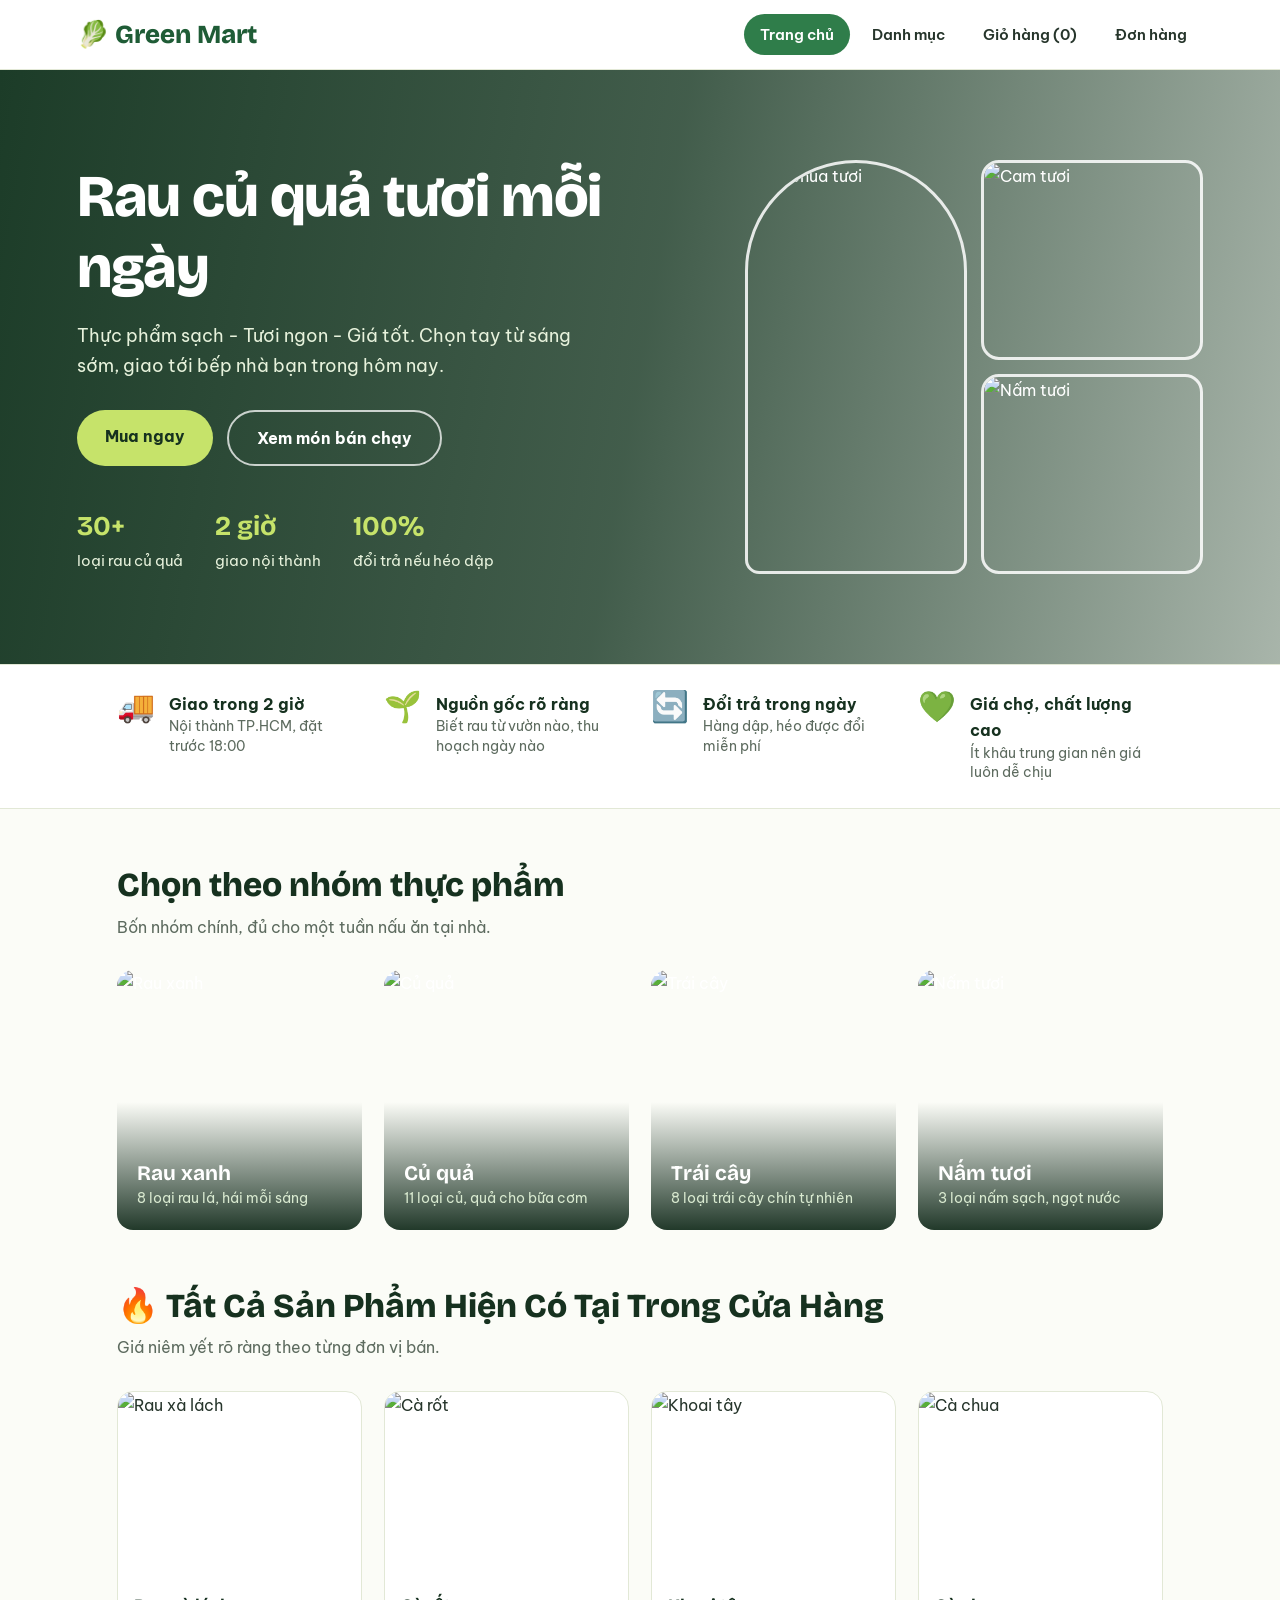
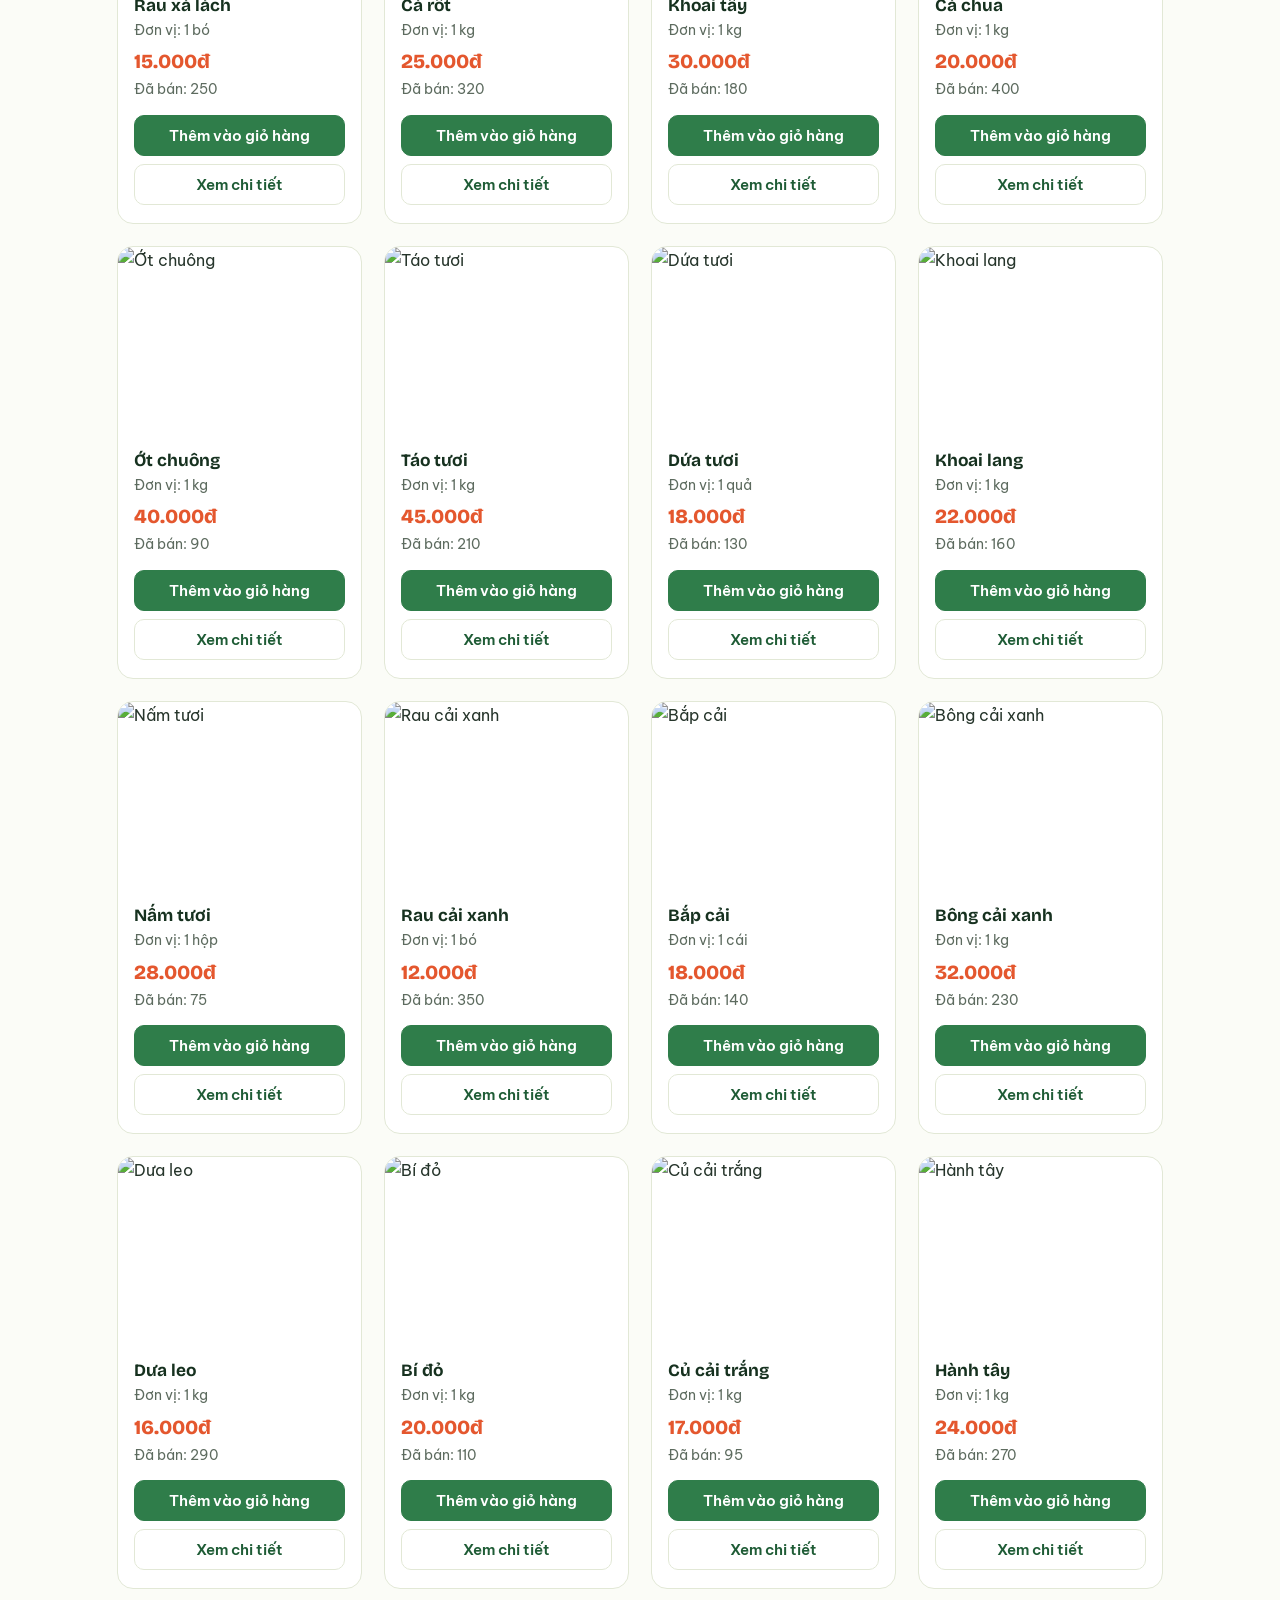
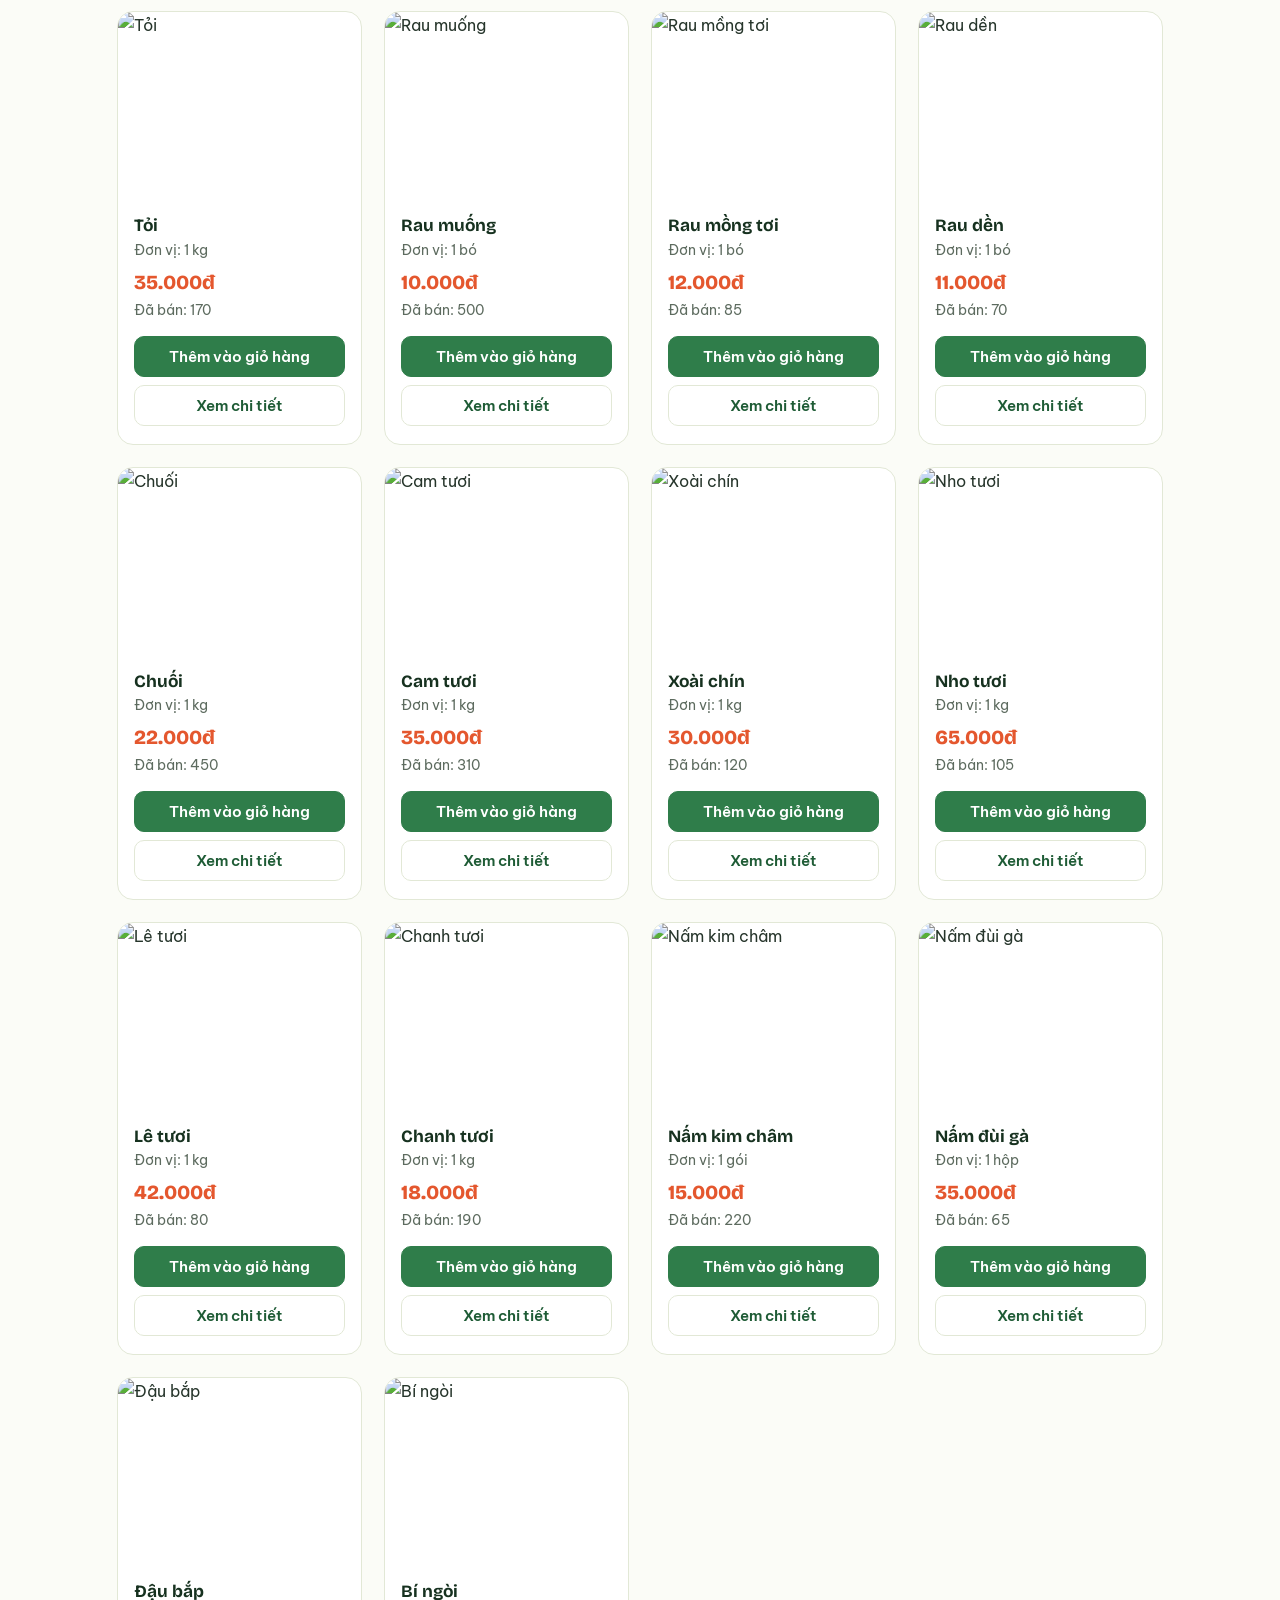
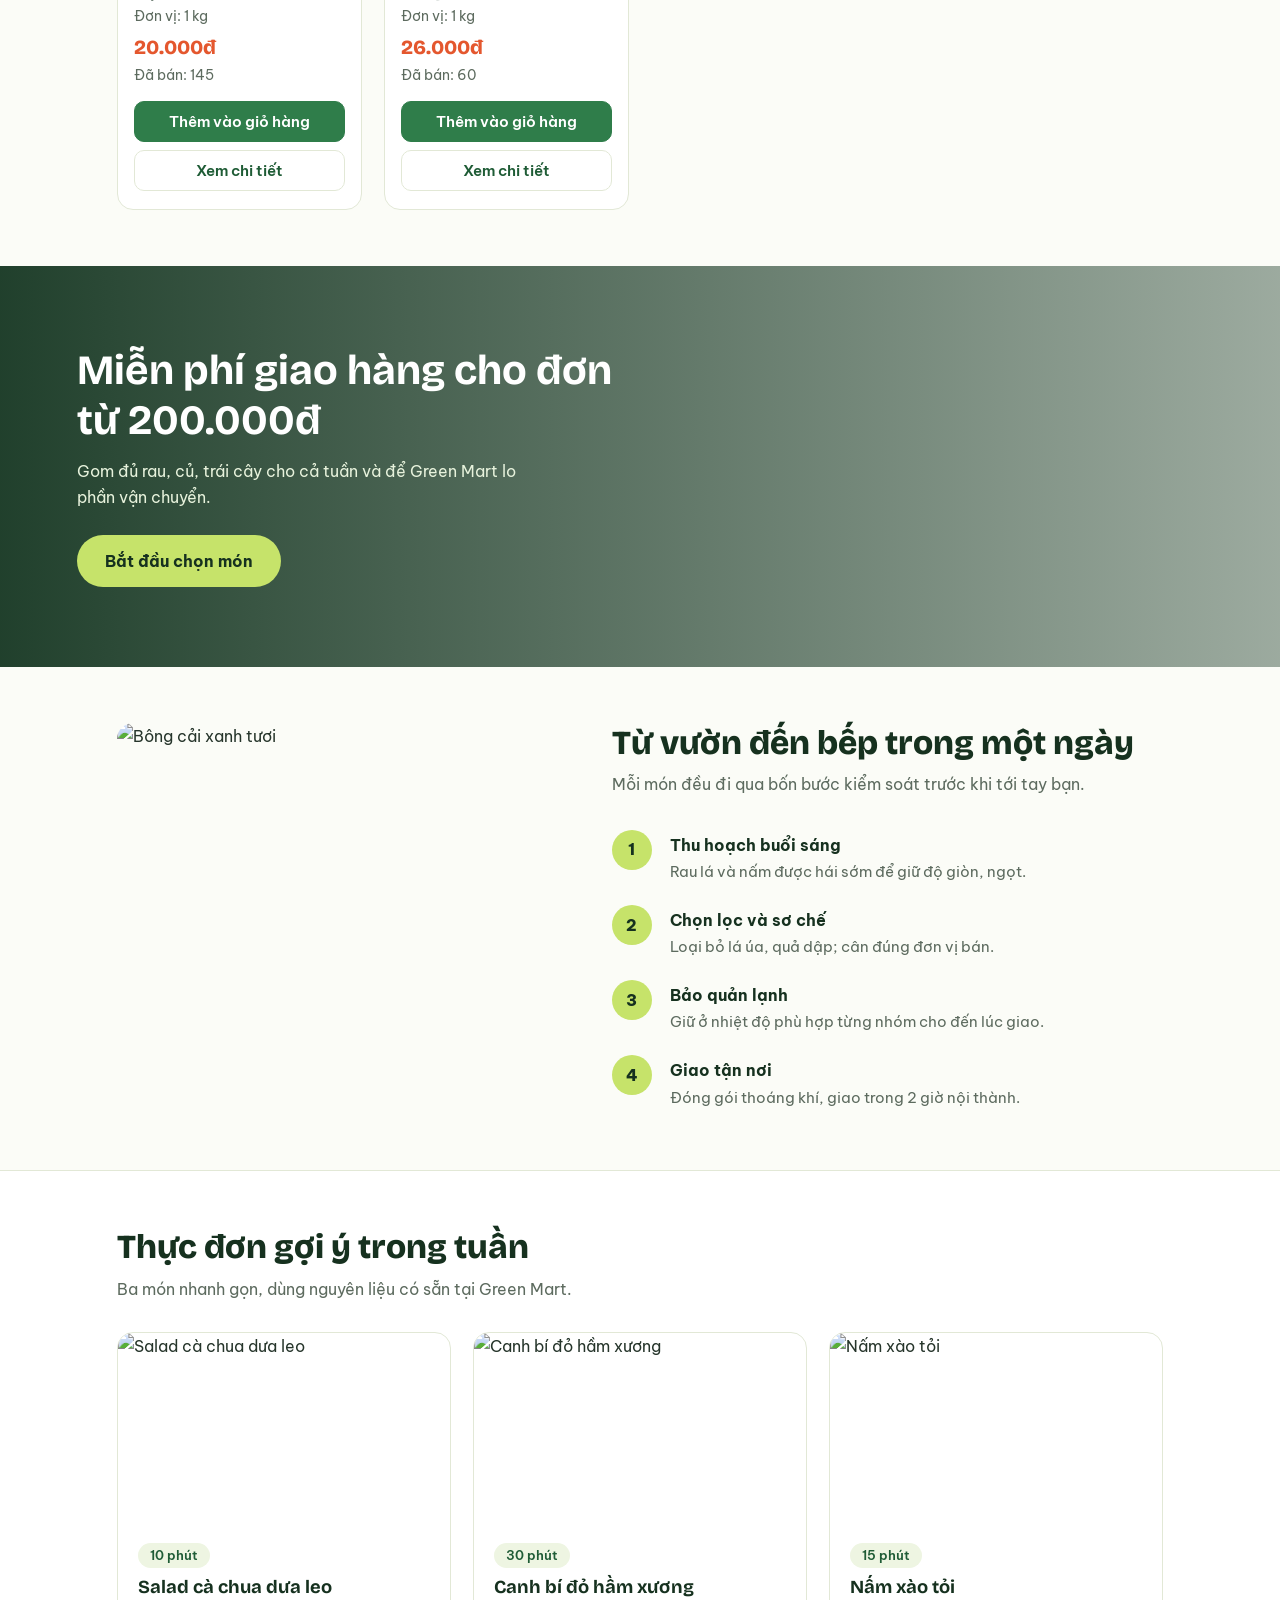
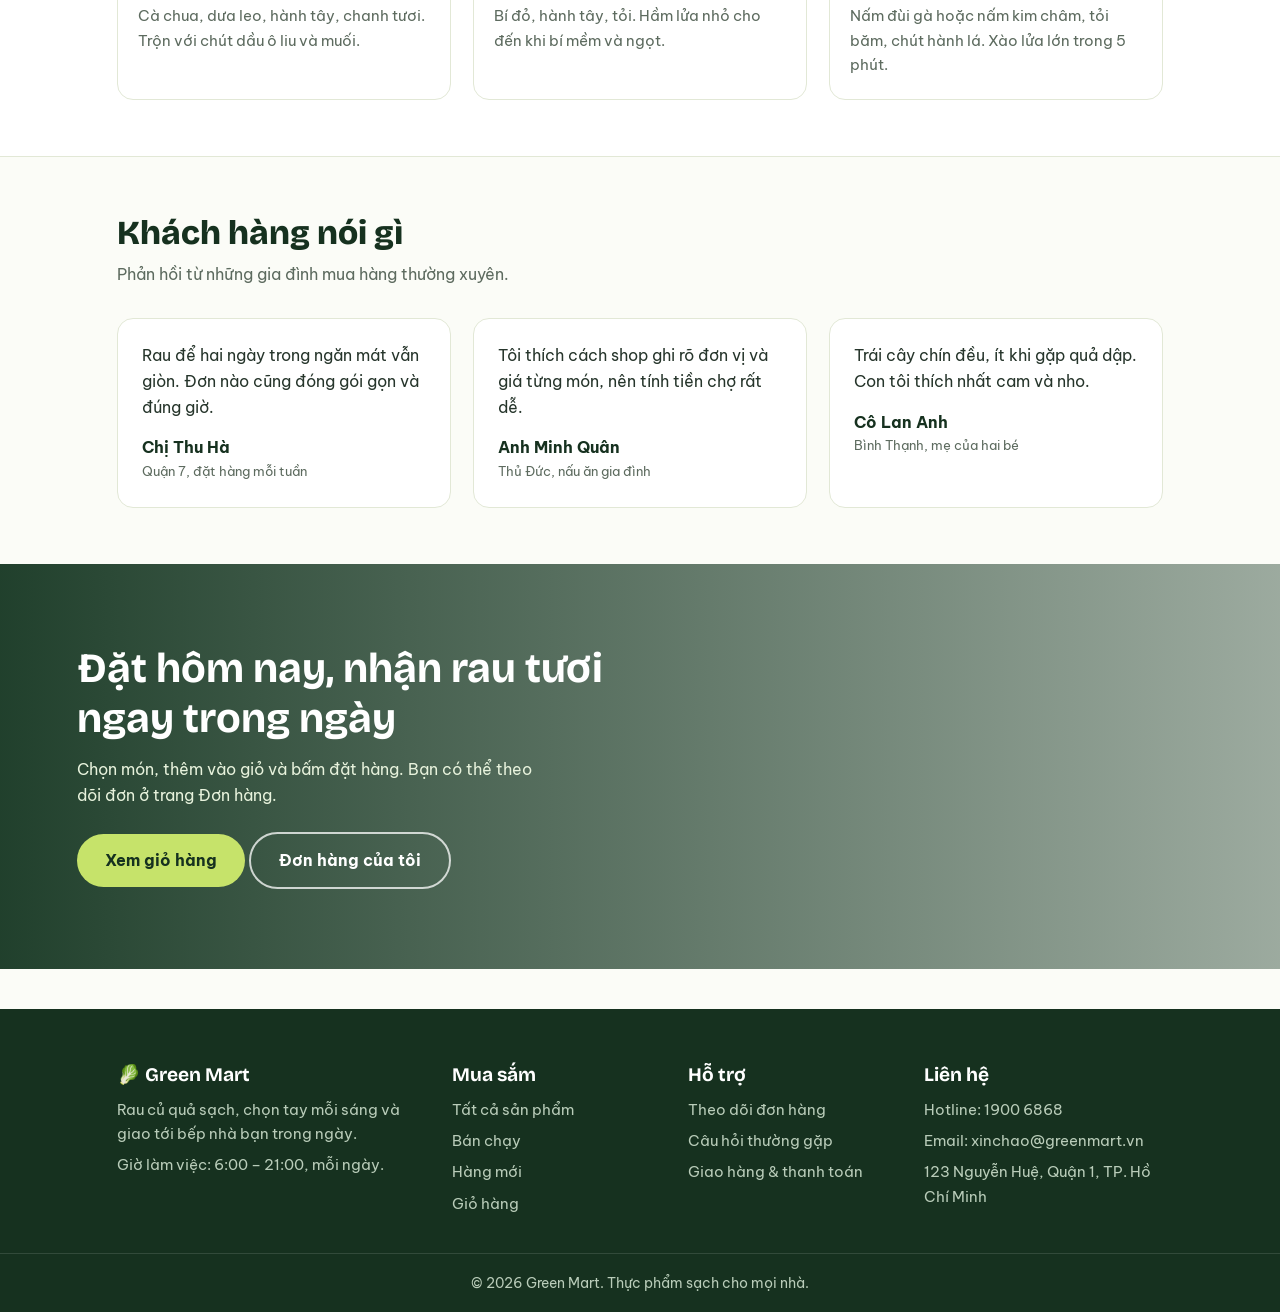
==== index.html @ 14e27297 "Them bai tap ASM2" ====
<!DOCTYPE html>
<html lang="vi">

<head>
    <meta charset="UTF-8">
    <meta name="viewport" content="width=device-width, initial-scale=1.0">
    <title>Rau củ quả sạch - Green Mart</title>
    <link rel="preconnect" href="https://fonts.googleapis.com">
    <link rel="preconnect" href="https://fonts.gstatic.com" crossorigin>
    <link
        href="https://fonts.googleapis.com/css2?family=Be+Vietnam+Pro:wght@400;500;600&family=Bricolage+Grotesque:wght@600;700;800&display=swap"
        rel="stylesheet">
    <link rel="stylesheet" href="style.css">
</head>

<body>
    <header>
        <a class="logo" href="index.html">🥬 Green Mart</a>
        <nav><a href="index.html" aria-current="page">Trang chủ</a><a href="danhmuc.html">Danh mục</a><a
                href="giohang.html">Giỏ hàng (<span id="count">0</span>)</a><a href="dathang.html">Đơn hàng</a></nav>
    </header>
    <section class="banner"
        style="--bg-img:url(https://images.unsplash.com/photo-1540420773420-3366772f4999?w=1800&q=80&auto=format&fit=crop)">
        <div class="banner-inner">
            <div>
                <h1>Rau củ quả tươi mỗi ngày</h1>
                <p>Thực phẩm sạch - Tươi ngon - Giá tốt. Chọn tay từ sáng sớm, giao tới bếp nhà bạn trong hôm nay.</p>
                <div class="actions"><a href="danhmuc.html" class="btn">Mua ngay</a><a href="danhmuc.html#banchay"
                        class="btn btn-ghost">Xem món bán chạy</a></div>
                <div class="hero-stats">
                    <div><b>30+</b>loại rau củ quả</div>
                    <div><b>2 giờ</b>giao nội thành</div>
                    <div><b>100%</b>đổi trả nếu héo dập</div>
                </div>
            </div>
            <div class="collage"><img
                    src="https://images.unsplash.com/photo-1546094096-0df4bcaaa337?w=700&q=80&auto=format&fit=crop"
                    alt="Cà chua tươi" loading="lazy"><img
                    src="https://images.unsplash.com/photo-1547514701-42782101795e?w=600&q=80&auto=format&fit=crop"
                    alt="Cam tươi" loading="lazy"><img
                    src="https://images.unsplash.com/photo-1504545102780-26774c1bb073?w=600&q=80&auto=format&fit=crop"
                    alt="Nấm tươi" loading="lazy"></div>
        </div>
    </section>
    <div class="band">
        <div class="perks">
            <div class="perk"><span>🚚</span>
                <div><b>Giao trong 2 giờ</b><small>Nội thành TP.HCM, đặt trước 18:00</small></div>
            </div>
            <div class="perk"><span>🌱</span>
                <div><b>Nguồn gốc rõ ràng</b><small>Biết rau từ vườn nào, thu hoạch ngày nào</small></div>
            </div>
            <div class="perk"><span>🔄</span>
                <div><b>Đổi trả trong ngày</b><small>Hàng dập, héo được đổi miễn phí</small></div>
            </div>
            <div class="perk"><span>💚</span>
                <div><b>Giá chợ, chất lượng cao</b><small>Ít khâu trung gian nên giá luôn dễ chịu</small></div>
            </div>
        </div>
    </div>
    <section class="container">
        <h2>Chọn theo nhóm thực phẩm</h2>
        <p class="sub">Bốn nhóm chính, đủ cho một tuần nấu ăn tại nhà.</p>
        <div class="grid g4"><a class="pcard" href="danhmuc.html"><img
                    src="https://images.unsplash.com/photo-1576045057995-568f588f82fb?w=700&q=80&auto=format&fit=crop"
                    alt="Rau xanh" loading="lazy">
                <div>
                    <h3>Rau xanh</h3>
                    <p>8 loại rau lá, hái mỗi sáng</p>
                </div>
            </a><a class="pcard" href="danhmuc.html"><img
                    src="https://images.unsplash.com/photo-1445282768818-728615cc910a?w=700&q=80&auto=format&fit=crop"
                    alt="Củ quả" loading="lazy">
                <div>
                    <h3>Củ quả</h3>
                    <p>11 loại củ, quả cho bữa cơm</p>
                </div>
            </a><a class="pcard" href="danhmuc.html"><img
                    src="https://images.unsplash.com/photo-1553279768-865429fa0078?w=700&q=80&auto=format&fit=crop"
                    alt="Trái cây" loading="lazy">
                <div>
                    <h3>Trái cây</h3>
                    <p>8 loại trái cây chín tự nhiên</p>
                </div>
            </a><a class="pcard" href="danhmuc.html"><img
                    src="https://images.unsplash.com/photo-1504545102780-26774c1bb073?w=700&q=80&auto=format&fit=crop"
                    alt="Nấm tươi" loading="lazy">
                <div>
                    <h3>Nấm tươi</h3>
                    <p>3 loại nấm sạch, ngọt nước</p>
                </div>
            </a></div>
    </section>



    <section class="container" id="sanPham" style="padding-top:0">
        <h2>🔥 Tất Cả Sản Phẩm Hiện Có Tại Trong Cửa Hàng</h2>
        <p class="sub">Giá niêm yết rõ ràng theo từng đơn vị bán.</p>
        <div class="product-list" id="list"></div>
    </section>




    
    <section class="promo"
        style="--bg-img:url(https://images.unsplash.com/photo-1576045057995-568f588f82fb?w=1600&q=80&auto=format&fit=crop)">
        <div>
            <h2>Miễn phí giao hàng cho đơn từ 200.000đ</h2>
            <p>Gom đủ rau, củ, trái cây cho cả tuần và để Green Mart lo phần vận chuyển.</p><a class="btn"
                href="danhmuc.html">Bắt đầu chọn món</a>
        </div>
    </section>
    <section class="container">
        <div class="split"><img
                src="https://images.unsplash.com/photo-1459411621453-7b03977f4bfc?w=900&q=80&auto=format&fit=crop"
                alt="Bông cải xanh tươi" loading="lazy">
            <div>
                <h2>Từ vườn đến bếp trong một ngày</h2>
                <p class="sub">Mỗi món đều đi qua bốn bước kiểm soát trước khi tới tay bạn.</p>
                <ol class="steps">
                    <li><b>Thu hoạch buổi sáng</b><span>Rau lá và nấm được hái sớm để giữ độ giòn, ngọt.</span></li>
                    <li><b>Chọn lọc và sơ chế</b><span>Loại bỏ lá úa, quả dập; cân đúng đơn vị bán.</span></li>
                    <li><b>Bảo quản lạnh</b><span>Giữ ở nhiệt độ phù hợp từng nhóm cho đến lúc giao.</span></li>
                    <li><b>Giao tận nơi</b><span>Đóng gói thoáng khí, giao trong 2 giờ nội thành.</span></li>
                </ol>
            </div>
        </div>
    </section>
    <div class="band">
        <section class="container">
            <h2>Thực đơn gợi ý trong tuần</h2>
            <p class="sub">Ba món nhanh gọn, dùng nguyên liệu có sẵn tại Green Mart.</p>
            <div class="grid g3">
                <article class="info"><img
                        src="https://images.unsplash.com/photo-1546094096-0df4bcaaa337?w=600&q=80&auto=format&fit=crop"
                        alt="Salad cà chua dưa leo" loading="lazy">
                    <div><span class=tag>10 phút</span>
                        <h3>Salad cà chua dưa leo</h3>
                        <p>Cà chua, dưa leo, hành tây, chanh tươi. Trộn với chút dầu ô liu và muối.</p>
                    </div>
                </article>
                <article class="info"><img
                        src="https://images.unsplash.com/photo-1506917728037-b6af01a7d403?w=600&q=80&auto=format&fit=crop"
                        alt="Canh bí đỏ hầm xương" loading="lazy">
                    <div><span class=tag>30 phút</span>
                        <h3>Canh bí đỏ hầm xương</h3>
                        <p>Bí đỏ, hành tây, tỏi. Hầm lửa nhỏ cho đến khi bí mềm và ngọt.</p>
                    </div>
                </article>
                <article class="info"><img
                        src="https://images.unsplash.com/photo-1504545102780-26774c1bb073?w=600&q=80&auto=format&fit=crop"
                        alt="Nấm xào tỏi" loading="lazy">
                    <div><span class=tag>15 phút</span>
                        <h3>Nấm xào tỏi</h3>
                        <p>Nấm đùi gà hoặc nấm kim châm, tỏi băm, chút hành lá. Xào lửa lớn trong 5 phút.</p>
                    </div>
                </article>
            </div>
        </section>
    </div>
    <section class="container">
        <h2>Khách hàng nói gì</h2>
        <p class="sub">Phản hồi từ những gia đình mua hàng thường xuyên.</p>
        <div class="grid g3">
            <blockquote class="quote">
                <p>Rau để hai ngày trong ngăn mát vẫn giòn. Đơn nào cũng đóng gói gọn và đúng giờ.</p><b>Chị Thu
                    Hà</b><small>Quận 7, đặt hàng mỗi tuần</small>
            </blockquote>
            <blockquote class="quote">
                <p>Tôi thích cách shop ghi rõ đơn vị và giá từng món, nên tính tiền chợ rất dễ.</p><b>Anh Minh
                    Quân</b><small>Thủ Đức, nấu ăn gia đình</small>
            </blockquote>
            <blockquote class="quote">
                <p>Trái cây chín đều, ít khi gặp quả dập. Con tôi thích nhất cam và nho.</p><b>Cô Lan Anh</b><small>Bình
                    Thạnh, mẹ của hai bé</small>
            </blockquote>
        </div>
    </section>
    <section class="promo"
        style="--bg-img:url(https://images.unsplash.com/photo-1553279768-865429fa0078?w=1600&q=80&auto=format&fit=crop)">
        <div>
            <h2>Đặt hôm nay, nhận rau tươi ngay trong ngày</h2>
            <p>Chọn món, thêm vào giỏ và bấm đặt hàng. Bạn có thể theo dõi đơn ở trang Đơn hàng.</p><a class="btn"
                href="giohang.html">Xem giỏ hàng</a> <a class="btn btn-ghost" href="dathang.html">Đơn hàng của tôi</a>
        </div>
    </section>
    <footer>
        <div class="foot">
            <div>
                <h3>🥬 Green Mart</h3>
                <p>Rau củ quả sạch, chọn tay mỗi sáng và giao tới bếp nhà bạn trong ngày.</p>
                <p>Giờ làm việc: 6:00 – 21:00, mỗi ngày.</p>
            </div>
            <div>
                <h3>Mua sắm</h3><a href="danhmuc.html">Tất cả sản phẩm</a><a href="danhmuc.html#banchay">Bán chạy</a><a
                    href="danhmuc.html#sanPhamMoi">Hàng mới</a><a href="giohang.html">Giỏ hàng</a>
            </div>
            <div>
                <h3>Hỗ trợ</h3><a href="dathang.html">Theo dõi đơn hàng</a><a href="dathang.html#hoidap">Câu hỏi thường
                    gặp</a><a href="giohang.html#giaohang">Giao hàng &amp; thanh toán</a>
            </div>
            <div>
                <h3>Liên hệ</h3>
                <p>Hotline: 1900 6868</p>
                <p>Email: xinchao@greenmart.vn</p>
                <p>123 Nguyễn Huệ, Quận 1, TP. Hồ Chí Minh</p>
            </div>
        </div>
        <div class="copy">© 2026 Green Mart. Thực phẩm sạch cho mọi nhà.</div>
    </footer>
    <script type="module" src="js/main.js"></script>
</body>

</html>
---- style.css ----
/* ===== Green Mart — style.css ===== */
:root{--ink:#16311f;--leaf:#2f7d4a;--leaf-d:#1f5c36;--lime:#c6e36a;--tomato:#e4572e;--mango:#f4b63f;--bg:#fbfcf7;--line:#e2e8d6;--muted:#5d6b5f;--r:16px}
*{margin:0;padding:0;box-sizing:border-box}
html{scroll-behavior:smooth}
body{font-family:"Be Vietnam Pro",system-ui,-apple-system,"Segoe UI",Arial,sans-serif;background:var(--bg);color:#26352b;line-height:1.65}
h1,h2,h3,.logo{font-family:"Bricolage Grotesque","Be Vietnam Pro",system-ui,sans-serif;color:var(--ink);line-height:1.2}
a{text-decoration:none;color:inherit}
img{max-width:100%;display:block}
button,input,select{font-family:inherit}
:focus-visible{outline:3px solid var(--mango);outline-offset:2px}
[id]{scroll-margin-top:90px}

/* HEADER */
header{position:sticky;top:0;z-index:50;background:rgba(255,255,255,.96);backdrop-filter:blur(8px);border-bottom:1px solid var(--line);padding:14px 6%;display:flex;justify-content:space-between;align-items:center;flex-wrap:wrap;gap:12px}
.logo{font-size:26px;font-weight:800;color:var(--leaf-d)}
nav{display:flex;gap:6px;flex-wrap:wrap}
nav a{padding:8px 16px;border-radius:999px;font-weight:600;font-size:.95rem;transition:background .2s}
nav a:hover{background:#eef5e2}
nav a[aria-current]{background:var(--leaf);color:#fff}

/* BUTTONS */
.btn{display:inline-block;padding:13px 28px;border-radius:999px;background:var(--lime);color:var(--ink);font-weight:700;transition:transform .2s}
.btn:hover{transform:translateY(-2px)}
.btn-ghost{background:transparent;border:2px solid rgba(255,255,255,.75);color:#fff}
.btn-dark{background:var(--leaf-d);color:#fff}

/* HERO + PAGE BANNER */
.banner{position:relative;color:#fff;padding:90px 6%;background:linear-gradient(100deg,rgba(14,48,27,.94) 0%,rgba(14,48,27,.78) 50%,rgba(14,48,27,.35) 100%),var(--bg-img) center/cover}
.banner-inner{max-width:1200px;margin:auto;display:grid;grid-template-columns:1.15fr .85fr;gap:48px;align-items:center}
.banner h1{color:#fff;font-size:clamp(2.2rem,5vw,3.7rem);font-weight:800;letter-spacing:-.02em;margin-bottom:18px}
.banner p{font-size:1.15rem;max-width:520px;margin-bottom:28px;color:#e7f2dc}
.banner .actions{display:flex;gap:14px;flex-wrap:wrap}
.hero-stats{display:flex;gap:32px;margin-top:38px;color:#e7f2dc;font-size:.92rem}
.hero-stats b{display:block;font-family:"Bricolage Grotesque",sans-serif;font-size:1.7rem;color:var(--lime)}
.collage{display:grid;grid-template-columns:1fr 1fr;grid-template-rows:200px 200px;gap:14px}
.collage img{width:100%;height:100%;object-fit:cover;border-radius:18px;border:3px solid rgba(255,255,255,.85)}
.collage img:first-child{grid-row:span 2;border-radius:140px 140px 18px 18px}
.page-banner{color:#fff;padding:64px 6%;background:linear-gradient(95deg,rgba(14,48,27,.92),rgba(14,48,27,.55)),var(--bg-img) center/cover}
.page-banner>div{max-width:1200px;margin:auto}
.page-banner h1{color:#fff;font-size:clamp(1.9rem,4vw,2.9rem);font-weight:800;margin-bottom:8px}
.page-banner p{max-width:560px;color:#e7f2dc;font-size:1.05rem}

/* LAYOUT */
.container{max-width:1200px;margin:auto;padding:56px 6%}
.band{background:#fff;border-block:1px solid var(--line)}
.band-green{background:var(--leaf-d);color:#e7f2dc}
.band-green h2,.band-green h3{color:#fff}
.container h2,.product-section h2{font-size:clamp(1.5rem,3vw,2.1rem);font-weight:800;margin-bottom:8px}
.sub{color:var(--muted);max-width:620px;margin-bottom:30px}
.band-green .sub{color:#cfe3c0}
.product-section{margin-top:56px}
.grid{display:grid;gap:22px}
.g2{grid-template-columns:repeat(2,1fr)}.g3{grid-template-columns:repeat(3,1fr)}.g4{grid-template-columns:repeat(4,1fr)}

/* PERKS */
.perks{max-width:1200px;margin:auto;padding:26px 6%;display:grid;grid-template-columns:repeat(4,1fr);gap:22px}
.perk{display:flex;gap:14px;align-items:flex-start}
.perk span{font-size:1.9rem;line-height:1}
.perk b{display:block;color:var(--ink)}
.perk small{color:var(--muted);font-size:.86rem;line-height:1.4;display:block}

/* PHOTO CARDS */
.pcard{position:relative;border-radius:var(--r);overflow:hidden;min-height:260px;display:flex;align-items:flex-end;color:#fff}
.pcard img{position:absolute;inset:0;width:100%;height:100%;object-fit:cover;transition:transform .5s}
.pcard:hover img{transform:scale(1.06)}
.pcard div{position:relative;width:100%;padding:60px 20px 20px;background:linear-gradient(transparent,rgba(10,36,20,.9))}
.pcard h3{color:#fff;font-size:1.3rem}
.pcard p{font-size:.88rem;color:#d9ead0}
.info{background:#fff;border:1px solid var(--line);border-radius:var(--r);overflow:hidden}
.info img{width:100%;height:190px;object-fit:cover}
.info div{padding:18px 20px 22px}
.info h3{font-size:1.15rem;margin-bottom:6px}
.info p,.info li{font-size:.92rem;color:var(--muted)}
.info ul{margin:8px 0 0 18px}
.info .tag{display:inline-block;background:#eef5e2;color:var(--leaf-d);font-size:.8rem;font-weight:600;padding:2px 12px;border-radius:999px;margin-bottom:8px}

/* PROMO */
.promo{position:relative;color:#fff;padding:80px 6%;background:linear-gradient(90deg,rgba(14,48,27,.92),rgba(14,48,27,.4)),var(--bg-img) center/cover}
.promo>div{max-width:1200px;margin:auto}
.promo h2{color:#fff;font-size:clamp(1.7rem,3.5vw,2.6rem);max-width:560px;margin-bottom:12px}
.promo p{max-width:480px;margin-bottom:24px;color:#e7f2dc}

/* STEPS */
.split{display:grid;grid-template-columns:.9fr 1.1fr;gap:44px;align-items:center}
.split>img{width:100%;height:100%;min-height:380px;max-height:520px;object-fit:cover;border-radius:var(--r)}
.steps{list-style:none;counter-reset:s;display:grid;gap:14px}
.steps li{counter-increment:s;position:relative;padding:4px 0 4px 58px}
.steps li::before{content:counter(s);position:absolute;left:0;top:2px;width:40px;height:40px;border-radius:50%;background:var(--lime);color:var(--ink);display:grid;place-items:center;font-weight:800}
.steps b{display:block;color:var(--ink)}
.steps span{color:var(--muted);font-size:.94rem}
.stat-flow{display:grid;grid-template-columns:repeat(4,1fr);gap:16px}
.stat-flow div{background:#fff;border:1px solid var(--line);border-top:4px solid var(--leaf);border-radius:12px;padding:18px}
.stat-flow div:nth-child(2){border-top-color:var(--mango)}.stat-flow div:nth-child(3){border-top-color:var(--tomato)}.stat-flow div:nth-child(4){border-top-color:var(--ink)}
.stat-flow b{display:block;color:var(--ink)}.stat-flow span{font-size:.88rem;color:var(--muted)}

/* QUOTES */
.quote{background:#fff;border:1px solid var(--line);border-radius:var(--r);padding:24px}
.quote p{font-size:.98rem;margin-bottom:14px}
.quote b{color:var(--ink)}.quote small{display:block;color:var(--muted)}

/* FILTERS */
.category-list{display:flex;flex-wrap:wrap;gap:10px;margin-bottom:18px}
.category-list a{padding:9px 20px;border:1.5px solid var(--leaf);border-radius:999px;font-weight:600;color:var(--leaf-d);transition:.2s}
.category-list a:hover{background:var(--leaf);color:#fff}
.sort-box{display:flex;align-items:center;gap:12px;margin-bottom:26px;flex-wrap:wrap}
.sort-box select{padding:9px 14px;border:1.5px solid var(--line);border-radius:10px;background:#fff;font-size:.95rem}

/* PRODUCT CARD (JS) */
.product-list{display:grid;grid-template-columns:repeat(auto-fill,minmax(230px,1fr));gap:22px}
.product{background:#fff;border:1px solid var(--line);border-radius:var(--r);overflow:hidden;display:flex;flex-direction:column;padding-bottom:18px;transition:box-shadow .25s,transform .25s}
.product:hover{box-shadow:0 14px 30px rgba(22,49,31,.13);transform:translateY(-4px)}
.product img{width:100%;height:190px;object-fit:cover}
.product h3{font-size:1.08rem;margin:14px 16px 2px}
.product p{margin:0 16px;font-size:.86rem;color:var(--muted)}
.price{color:var(--tomato)!important;font-weight:800;font-size:1.25rem!important;font-family:"Bricolage Grotesque",sans-serif;margin-top:4px!important}
.product button{margin:8px 16px 0;padding:10px;border-radius:10px;font-weight:600;font-size:.92rem;cursor:pointer;transition:.2s}
.product button:first-of-type{background:var(--leaf);color:#fff;border:1.5px solid var(--leaf);margin-top:14px}
.product button:first-of-type:hover{background:var(--leaf-d)}
.product button:last-of-type{background:#fff;color:var(--leaf-d);border:1.5px solid var(--line)}
.product button:last-of-type:hover{border-color:var(--leaf)}

/* DETAIL (JS) */
.chi-tiet{display:grid;grid-template-columns:1fr 1fr;gap:40px;background:#fff;border:1px solid var(--line);border-radius:20px;padding:28px}
.chi-tiet>img{width:100%;height:100%;min-height:340px;max-height:460px;object-fit:cover;border-radius:14px}
.thong-tin h2{font-size:2.2rem;margin-bottom:10px}
.thong-tin p{color:var(--muted);margin-bottom:6px}
.thong-tin .price{font-size:2rem!important;margin:10px 0 14px!important}
.thong-tin button{margin:16px 10px 0 0;padding:13px 26px;border-radius:999px;font-weight:700;cursor:pointer;border:2px solid var(--leaf);background:var(--leaf);color:#fff}
.thong-tin button+button{background:#fff;color:var(--leaf-d)}

/* CART (JS) */
.cart-layout{display:grid;grid-template-columns:1fr 340px;gap:30px;align-items:start}
.cart-box{display:grid;gap:14px}
.cart-box:empty::before{content:"Giỏ hàng đang trống. Hãy chọn vài món tươi ngon từ trang Danh mục.";display:block;padding:40px;text-align:center;background:#fff;border:2px dashed var(--line);border-radius:var(--r);color:var(--muted)}
.cart-box .product{display:grid;grid-template-columns:110px 1fr;column-gap:18px;padding:16px}
.cart-box .product:hover{transform:none}
.cart-box .product img{grid-row:1/span 7;width:110px;height:110px;border-radius:12px}
.cart-box .product>*:not(img){grid-column:2;margin-left:0;margin-right:0}
.cart-box .product h3{margin-top:0}
.cart-box .product p button{display:inline-grid;place-items:center;width:30px;height:30px;margin:0 6px;padding:0;border-radius:50%;background:var(--bg);color:var(--ink);border:1.5px solid var(--line)}
.cart-box .product>button{justify-self:start;background:none;color:var(--tomato);border:none;padding:6px 0;margin-top:4px;text-decoration:underline}
.summary{position:sticky;top:90px;background:#fff;border:1px solid var(--line);border-radius:var(--r);padding:24px}
.summary h3{margin-bottom:12px}
.summary p{display:flex;justify-content:space-between;align-items:baseline;border-top:1px solid var(--line);padding:12px 0;font-weight:600}
#tongtien{font-family:"Bricolage Grotesque",sans-serif;font-size:1.6rem;font-weight:800;color:var(--tomato)}
.tieptuc{width:100%;padding:14px;margin:8px 0 14px;border:none;border-radius:999px;background:var(--tomato);color:#fff;font-weight:700;font-size:1rem;cursor:pointer}
.tieptuc:hover{background:#c9441f}
.summary ul{list-style:none;font-size:.88rem;color:var(--muted);display:grid;gap:6px}

/* ORDERS (JS) */
.don-hang-rieng{background:#fff;border:1px solid var(--line);border-left:6px solid var(--leaf);border-radius:var(--r);padding:22px;margin-bottom:18px}
.don-hang-rieng h3{margin-bottom:8px}
.don-hang-rieng p{color:var(--muted);font-size:.94rem}
.tong-tien{color:var(--tomato)!important;margin:12px 0}
.nut-xem-chi-tiet{padding:9px 18px;border-radius:999px;border:1.5px solid var(--leaf);background:#fff;color:var(--leaf-d);font-weight:600;cursor:pointer}
.chi-tiet-san-pham{margin-top:14px;display:grid;gap:10px}
.san-pham-dat{background:var(--bg);border-radius:10px;padding:12px 16px}
.san-pham-dat p{font-size:.9rem}
#lichSuDonHang>p{padding:40px;text-align:center;background:#fff;border:2px dashed var(--line);border-radius:var(--r);color:var(--muted)}

/* FAQ */
details{background:#fff;border:1px solid var(--line);border-radius:12px;padding:16px 20px;margin-bottom:10px}
summary{cursor:pointer;font-weight:600;color:var(--ink)}
details p{margin-top:10px;color:var(--muted);font-size:.95rem}
.contact{background:var(--leaf-d);color:#e7f2dc;border-radius:var(--r);padding:28px}
.contact h3{color:#fff;margin-bottom:8px}
.contact b{color:var(--lime);font-size:1.5rem;display:block;margin:8px 0}

/* FOOTER */
footer{background:var(--ink);color:#b9ccb9;margin-top:40px}
.foot{max-width:1200px;margin:auto;padding:54px 6% 30px;display:grid;grid-template-columns:1.5fr 1fr 1fr 1.2fr;gap:36px}
footer h3{color:#fff;font-size:1.2rem;margin-bottom:12px}
footer p,footer a{display:block;font-size:.92rem;margin-bottom:7px}
footer a:hover{color:var(--lime)}
.copy{border-top:1px solid rgba(255,255,255,.12);text-align:center;padding:18px;font-size:.85rem}

/* RESPONSIVE */
@media(max-width:900px){
 .banner-inner,.split,.chi-tiet,.cart-layout{grid-template-columns:1fr}
 .collage{display:none}
 .g3,.g4,.perks,.stat-flow{grid-template-columns:repeat(2,1fr)}
 .foot{grid-template-columns:1fr 1fr}
 .summary{position:static}
}
@media(max-width:560px){
 .g2,.g3,.g4,.perks,.stat-flow,.foot{grid-template-columns:1fr}
 .banner{padding:60px 6%}.hero-stats{gap:20px}
 .product-list{grid-template-columns:repeat(2,1fr);gap:12px}
 .product img{height:130px}.product button{margin-inline:10px;font-size:.82rem}.product h3,.product p{margin-inline:10px}
 .cart-box .product{grid-template-columns:80px 1fr}.cart-box .product img{width:80px;height:80px}
}
@media(prefers-reduced-motion:reduce){*{transition:none!important;scroll-behavior:auto!important}}
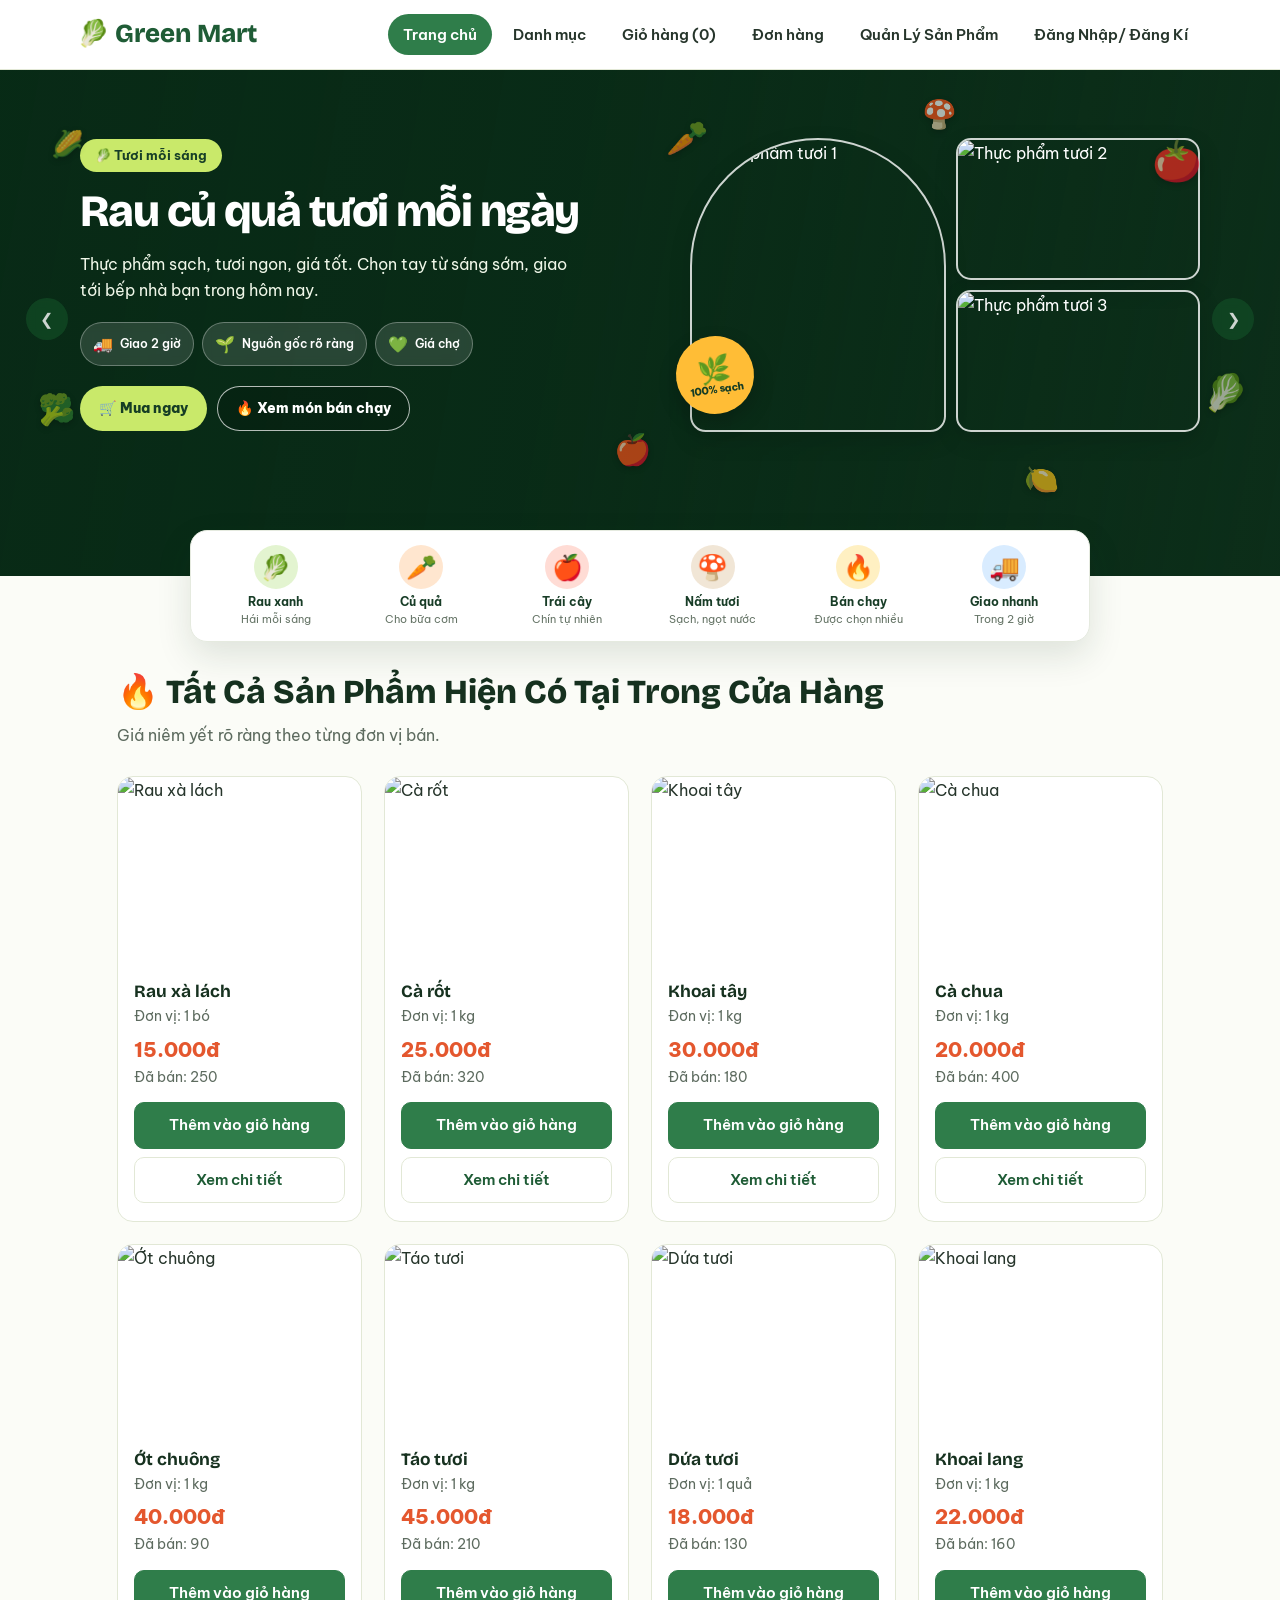
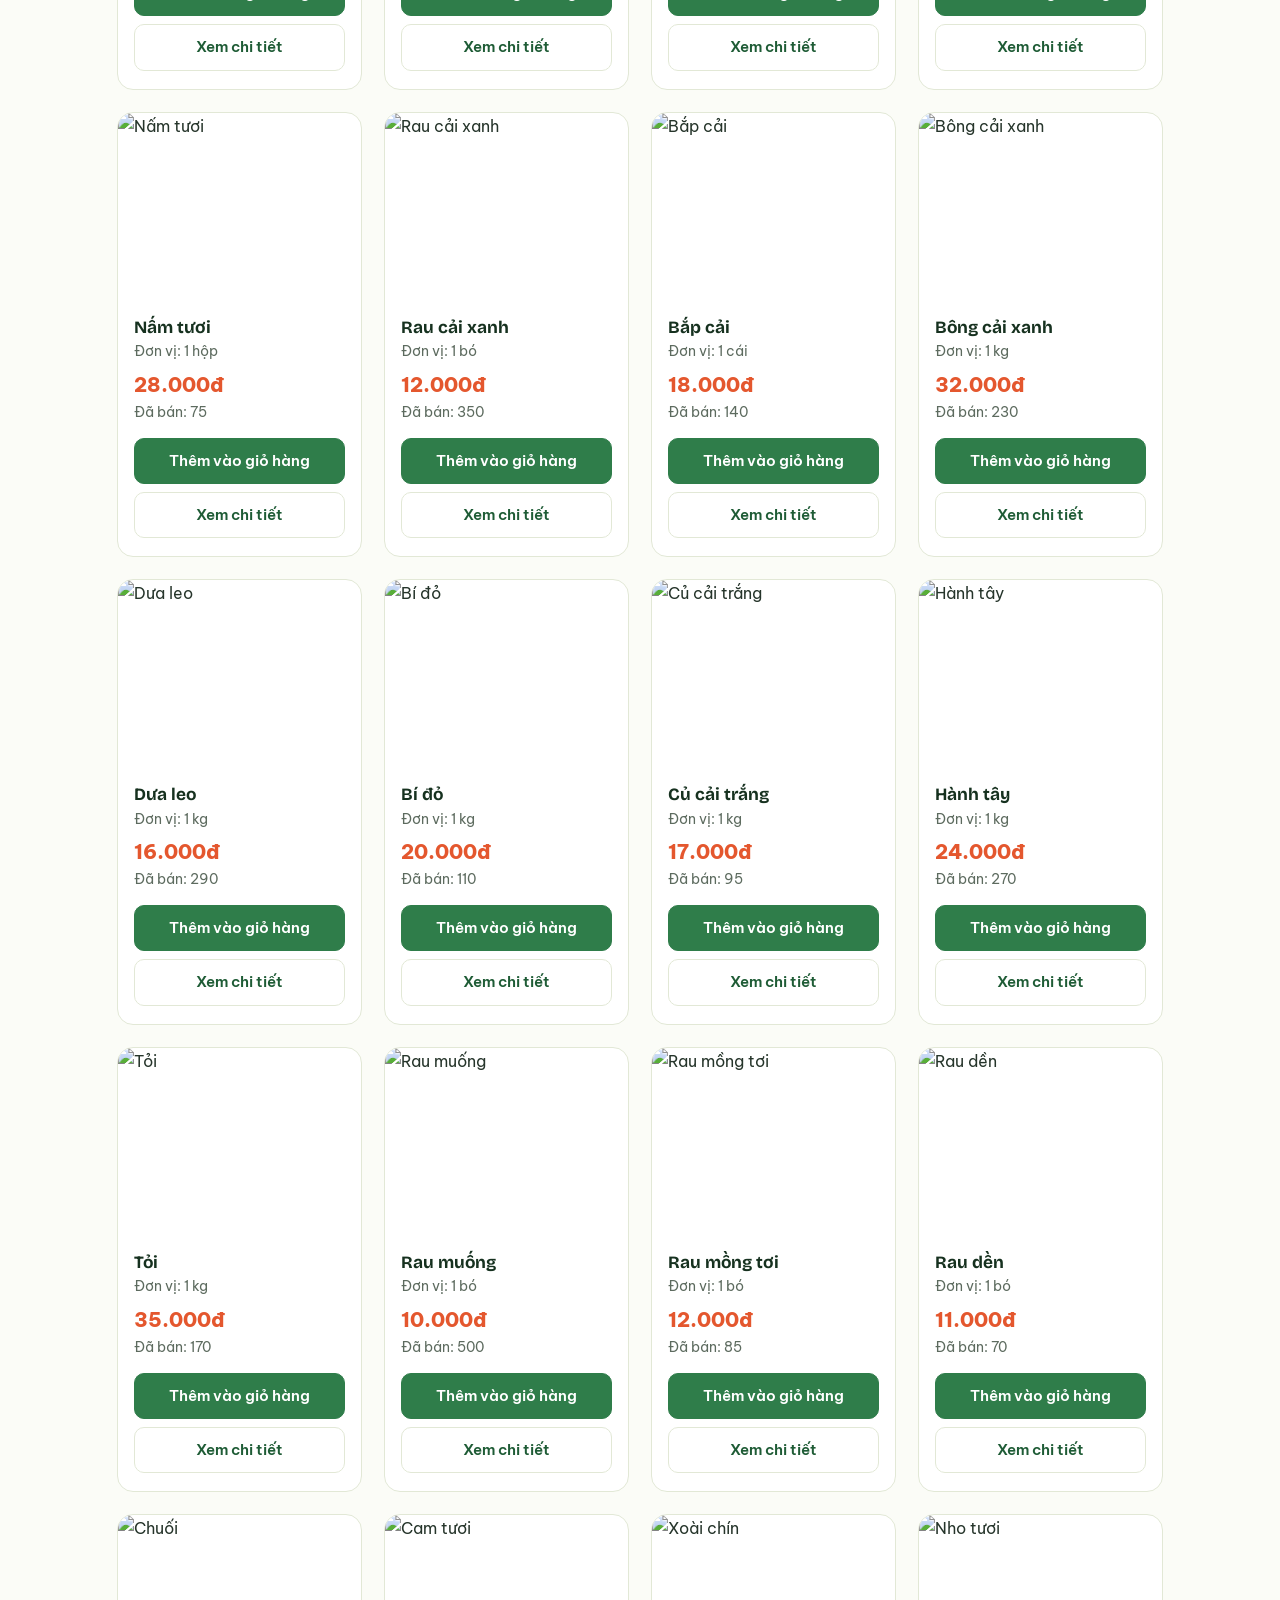
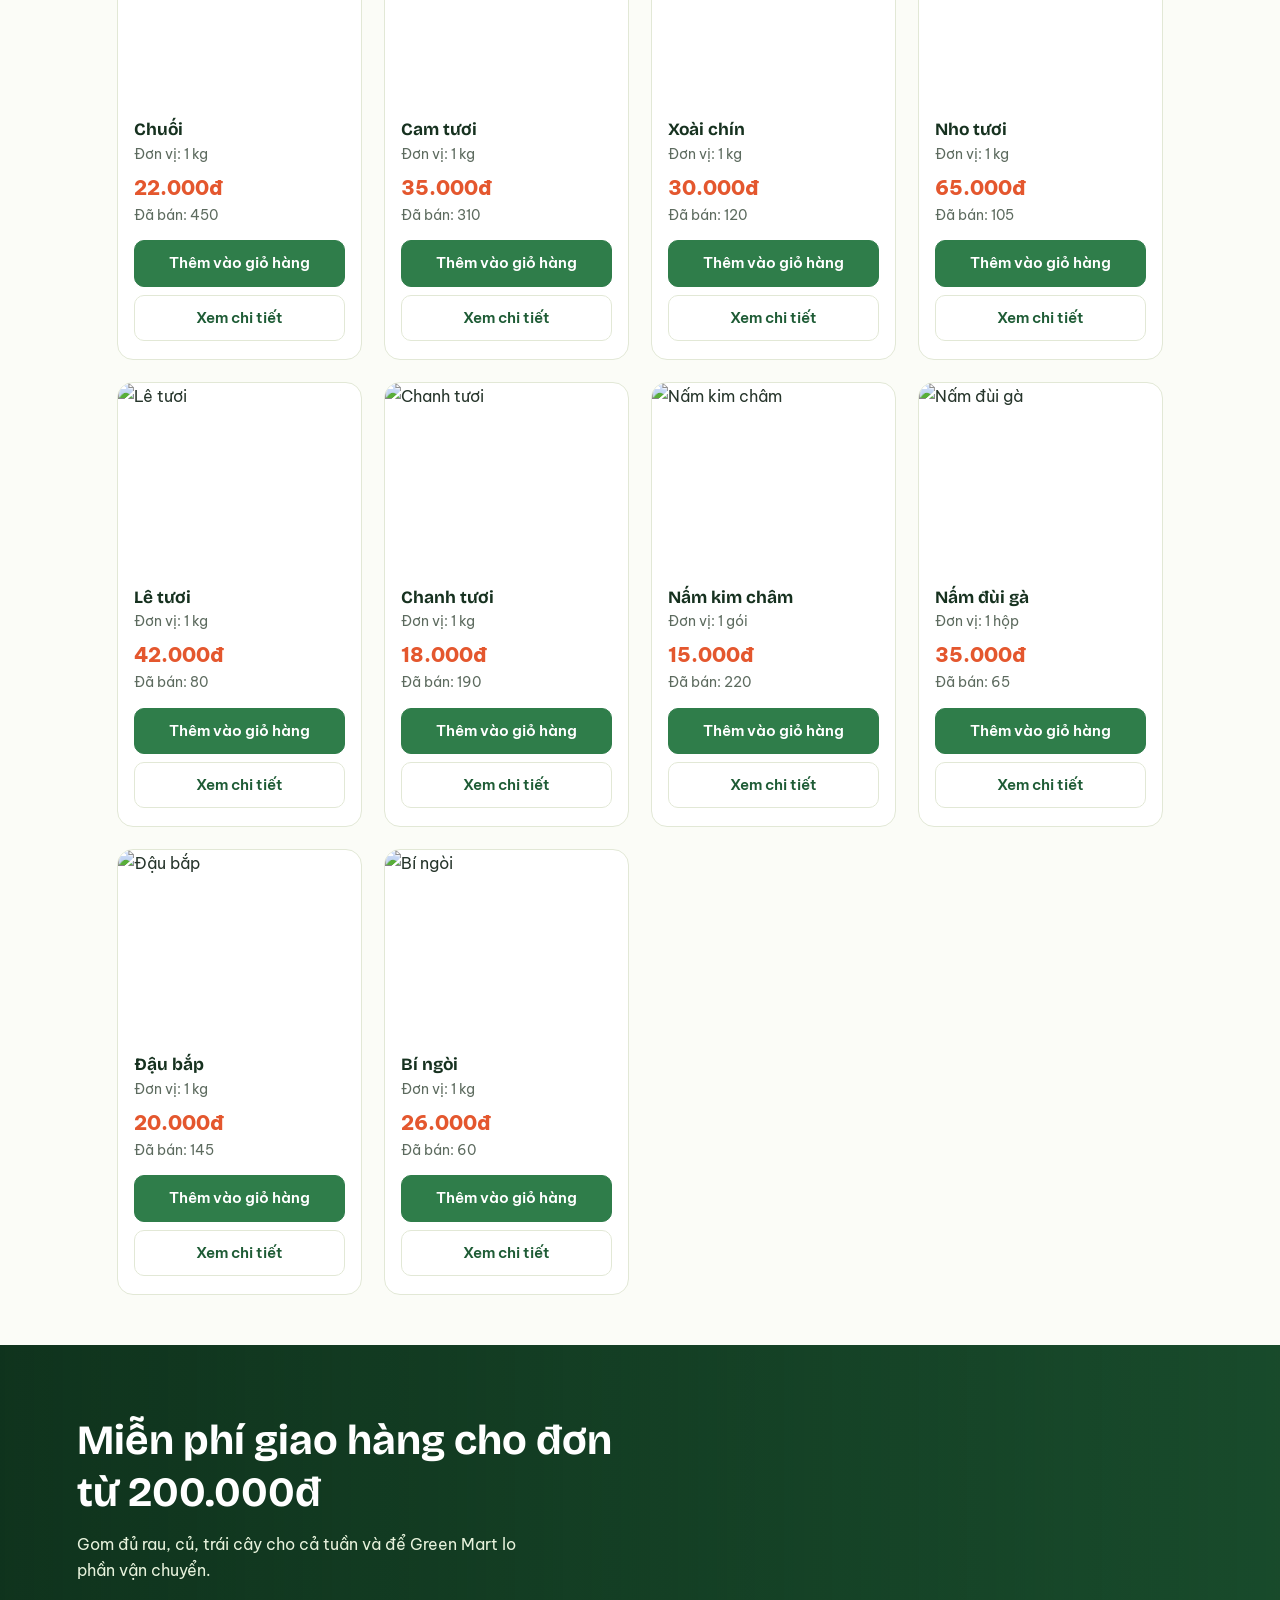
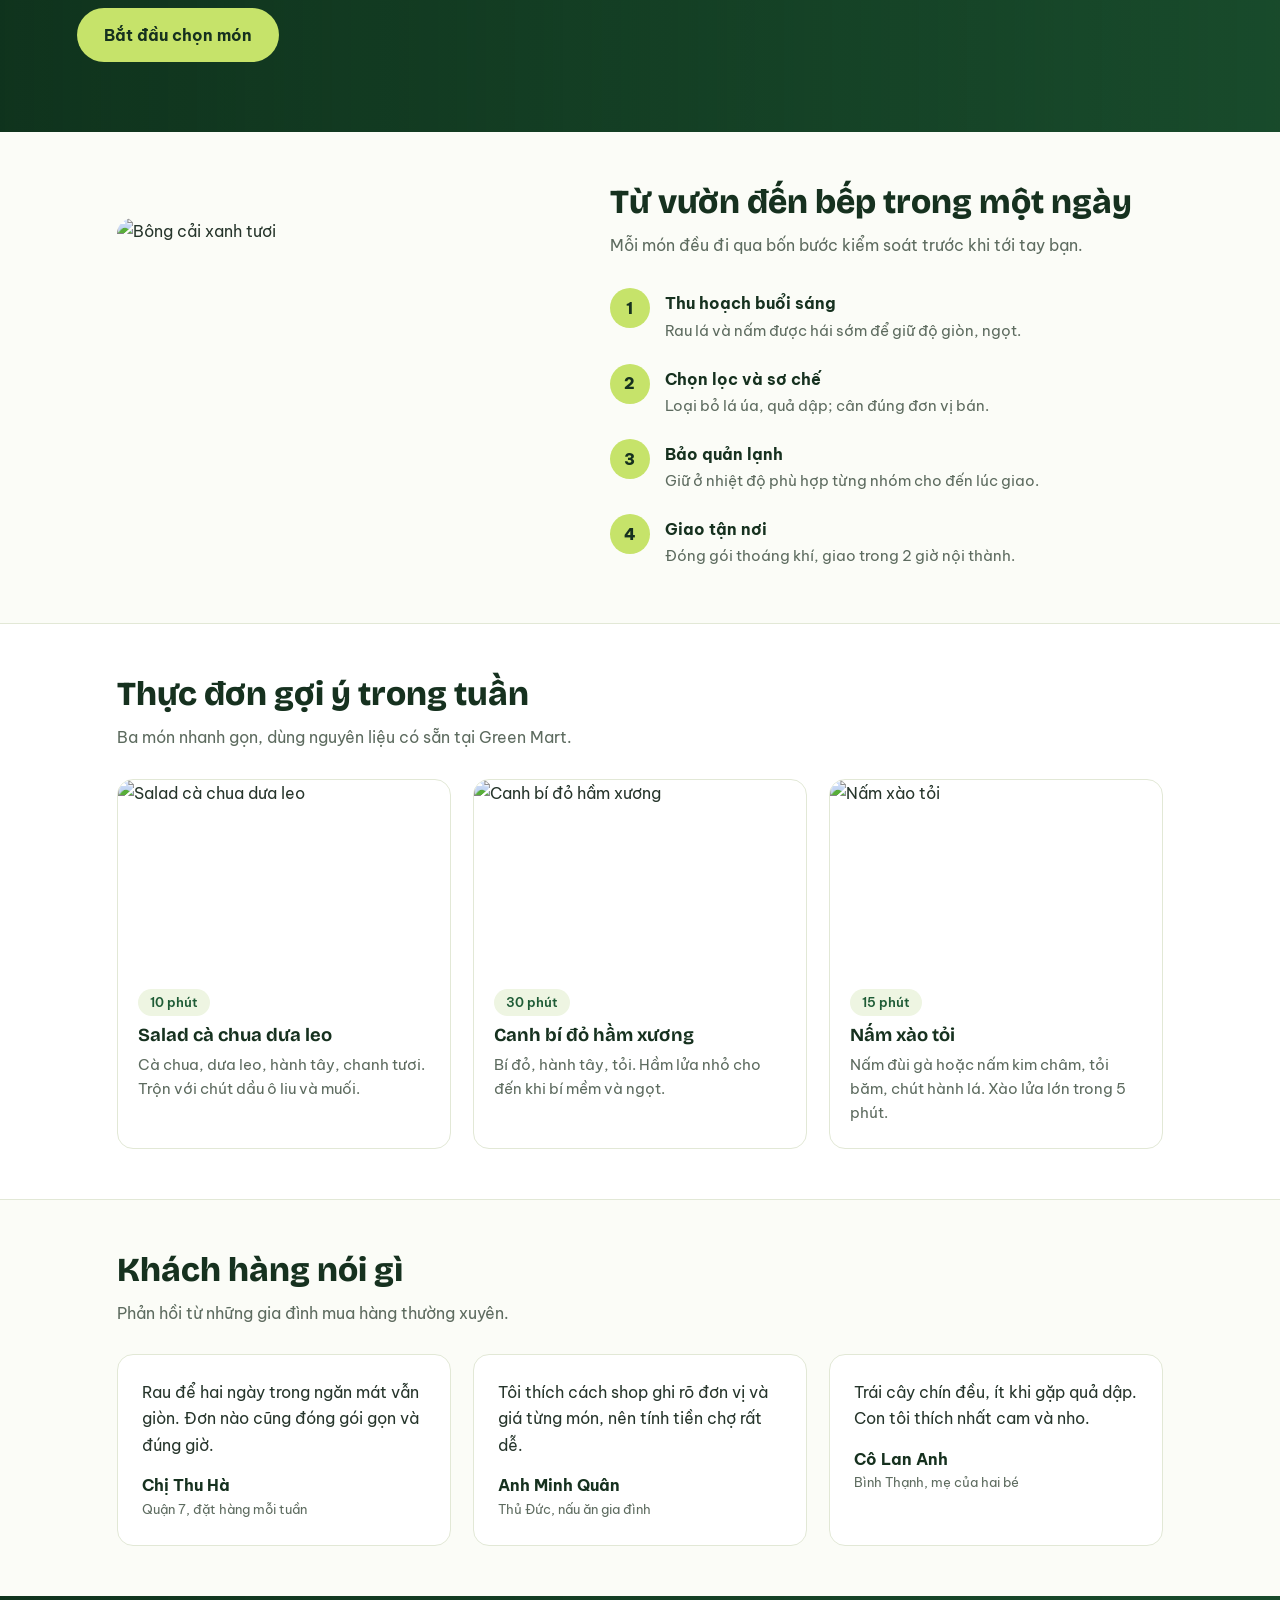
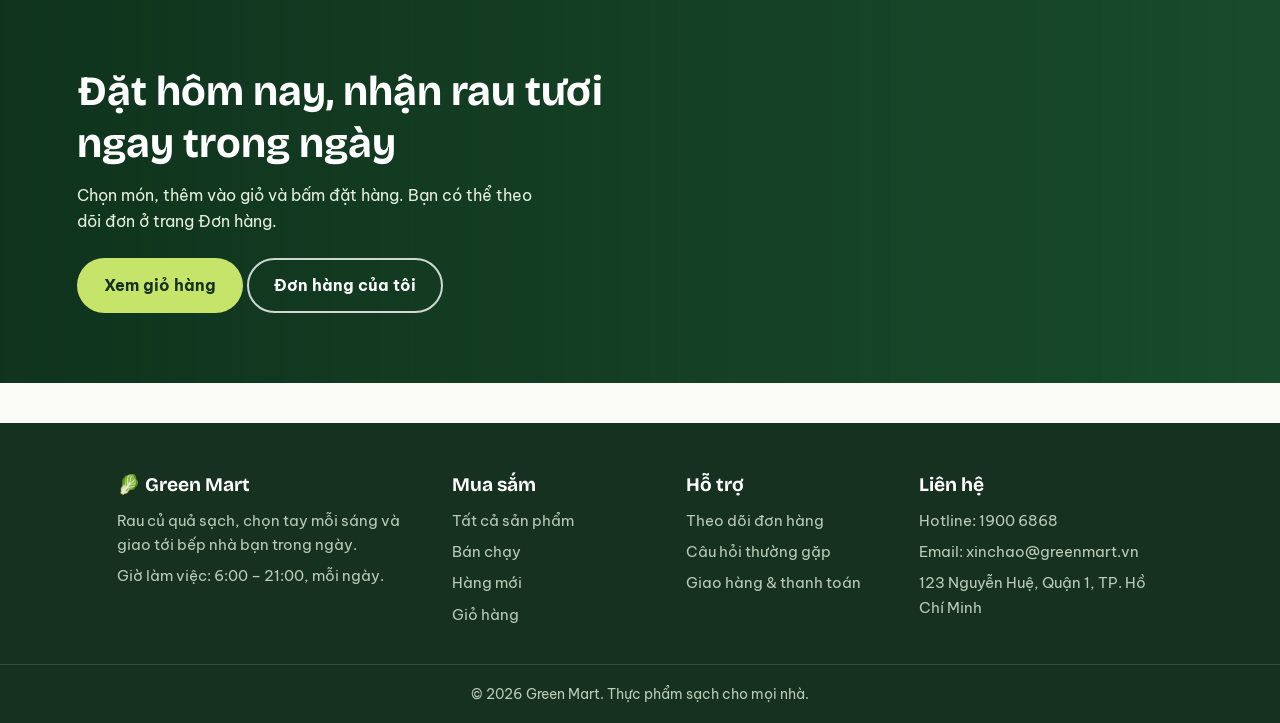
==== commit 4e128580: "Cap nhat code moi" ====
--- a/index.html
+++ b/index.html
@@ -11,88 +11,30 @@
         href="https://fonts.googleapis.com/css2?family=Be+Vietnam+Pro:wght@400;500;600&family=Bricolage+Grotesque:wght@600;700;800&display=swap"
         rel="stylesheet">
     <link rel="stylesheet" href="style.css">
+    <link rel="stylesheet" href="slider.css">
 </head>
 
 <body>
     <header>
         <a class="logo" href="index.html">🥬 Green Mart</a>
-        <nav><a href="index.html" aria-current="page">Trang chủ</a><a href="danhmuc.html">Danh mục</a><a
-                href="giohang.html">Giỏ hàng (<span id="count">0</span>)</a><a href="dathang.html">Đơn hàng</a></nav>
+        <nav>
+            <a href="index.html" aria-current="page">Trang chủ</a>
+            <a href="danhmuc.html">Danh mục</a><a
+                href="giohang.html">Giỏ hàng (<span id="count">0</span>)</a>
+                <a href="dathang.html">Đơn hàng</a>
+                <a href="quanlysp.html">Quản Lý Sản Phẩm </a>
+             <a href="dangnhap.html">Đăng Nhập/ Đăng Kí</a>
+            </nav>
     </header>
-    <section class="banner"
-        style="--bg-img:url(https://images.unsplash.com/photo-1540420773420-3366772f4999?w=1800&q=80&auto=format&fit=crop)">
-        <div class="banner-inner">
-            <div>
-                <h1>Rau củ quả tươi mỗi ngày</h1>
-                <p>Thực phẩm sạch - Tươi ngon - Giá tốt. Chọn tay từ sáng sớm, giao tới bếp nhà bạn trong hôm nay.</p>
-                <div class="actions"><a href="danhmuc.html" class="btn">Mua ngay</a><a href="danhmuc.html#banchay"
-                        class="btn btn-ghost">Xem món bán chạy</a></div>
-                <div class="hero-stats">
-                    <div><b>30+</b>loại rau củ quả</div>
-                    <div><b>2 giờ</b>giao nội thành</div>
-                    <div><b>100%</b>đổi trả nếu héo dập</div>
-                </div>
-            </div>
-            <div class="collage"><img
-                    src="https://images.unsplash.com/photo-1546094096-0df4bcaaa337?w=700&q=80&auto=format&fit=crop"
-                    alt="Cà chua tươi" loading="lazy"><img
-                    src="https://images.unsplash.com/photo-1547514701-42782101795e?w=600&q=80&auto=format&fit=crop"
-                    alt="Cam tươi" loading="lazy"><img
-                    src="https://images.unsplash.com/photo-1504545102780-26774c1bb073?w=600&q=80&auto=format&fit=crop"
-                    alt="Nấm tươi" loading="lazy"></div>
-        </div>
-    </section>
-    <div class="band">
-        <div class="perks">
-            <div class="perk"><span>🚚</span>
-                <div><b>Giao trong 2 giờ</b><small>Nội thành TP.HCM, đặt trước 18:00</small></div>
-            </div>
-            <div class="perk"><span>🌱</span>
-                <div><b>Nguồn gốc rõ ràng</b><small>Biết rau từ vườn nào, thu hoạch ngày nào</small></div>
-            </div>
-            <div class="perk"><span>🔄</span>
-                <div><b>Đổi trả trong ngày</b><small>Hàng dập, héo được đổi miễn phí</small></div>
-            </div>
-            <div class="perk"><span>💚</span>
-                <div><b>Giá chợ, chất lượng cao</b><small>Ít khâu trung gian nên giá luôn dễ chịu</small></div>
-            </div>
-        </div>
-    </div>
-    <section class="container">
-        <h2>Chọn theo nhóm thực phẩm</h2>
-        <p class="sub">Bốn nhóm chính, đủ cho một tuần nấu ăn tại nhà.</p>
-        <div class="grid g4"><a class="pcard" href="danhmuc.html"><img
-                    src="https://images.unsplash.com/photo-1576045057995-568f588f82fb?w=700&q=80&auto=format&fit=crop"
-                    alt="Rau xanh" loading="lazy">
-                <div>
-                    <h3>Rau xanh</h3>
-                    <p>8 loại rau lá, hái mỗi sáng</p>
-                </div>
-            </a><a class="pcard" href="danhmuc.html"><img
-                    src="https://images.unsplash.com/photo-1445282768818-728615cc910a?w=700&q=80&auto=format&fit=crop"
-                    alt="Củ quả" loading="lazy">
-                <div>
-                    <h3>Củ quả</h3>
-                    <p>11 loại củ, quả cho bữa cơm</p>
-                </div>
-            </a><a class="pcard" href="danhmuc.html"><img
-                    src="https://images.unsplash.com/photo-1553279768-865429fa0078?w=700&q=80&auto=format&fit=crop"
-                    alt="Trái cây" loading="lazy">
-                <div>
-                    <h3>Trái cây</h3>
-                    <p>8 loại trái cây chín tự nhiên</p>
-                </div>
-            </a><a class="pcard" href="danhmuc.html"><img
-                    src="https://images.unsplash.com/photo-1504545102780-26774c1bb073?w=700&q=80&auto=format&fit=crop"
-                    alt="Nấm tươi" loading="lazy">
-                <div>
-                    <h3>Nấm tươi</h3>
-                    <p>3 loại nấm sạch, ngọt nước</p>
-                </div>
-            </a></div>
-    </section>
+    
+
+<section id="heroSlider" aria-label="Banner Green Mart">
+
+</section>
 
 
+
+<section class="icon-strip" id="iconStrip" aria-label="Danh mục nổi bật"></section>
 
     <section class="container" id="sanPham" style="padding-top:0">
         <h2>🔥 Tất Cả Sản Phẩm Hiện Có Tại Trong Cửa Hàng</h2>
@@ -100,6 +42,7 @@
         <div class="product-list" id="list"></div>
     </section>
 
+    
 
 
 
@@ -178,6 +121,7 @@
             </blockquote>
         </div>
     </section>
+
     <section class="promo"
         style="--bg-img:url(https://images.unsplash.com/photo-1553279768-865429fa0078?w=1600&q=80&auto=format&fit=crop)">
         <div>
--- a/style.css
+++ b/style.css
@@ -1,193 +1,1700 @@
 
-/* ===== Green Mart — style.css ===== */
-:root{--ink:#16311f;--leaf:#2f7d4a;--leaf-d:#1f5c36;--lime:#c6e36a;--tomato:#e4572e;--mango:#f4b63f;--bg:#fbfcf7;--line:#e2e8d6;--muted:#5d6b5f;--r:16px}
-*{margin:0;padding:0;box-sizing:border-box}
-html{scroll-behavior:smooth}
-body{font-family:"Be Vietnam Pro",system-ui,-apple-system,"Segoe UI",Arial,sans-serif;background:var(--bg);color:#26352b;line-height:1.65}
-h1,h2,h3,.logo{font-family:"Bricolage Grotesque","Be Vietnam Pro",system-ui,sans-serif;color:var(--ink);line-height:1.2}
-a{text-decoration:none;color:inherit}
-img{max-width:100%;display:block}
-button,input,select{font-family:inherit}
-:focus-visible{outline:3px solid var(--mango);outline-offset:2px}
-[id]{scroll-margin-top:90px}
-
-/* HEADER */
-header{position:sticky;top:0;z-index:50;background:rgba(255,255,255,.96);backdrop-filter:blur(8px);border-bottom:1px solid var(--line);padding:14px 6%;display:flex;justify-content:space-between;align-items:center;flex-wrap:wrap;gap:12px}
-.logo{font-size:26px;font-weight:800;color:var(--leaf-d)}
-nav{display:flex;gap:6px;flex-wrap:wrap}
-nav a{padding:8px 16px;border-radius:999px;font-weight:600;font-size:.95rem;transition:background .2s}
-nav a:hover{background:#eef5e2}
-nav a[aria-current]{background:var(--leaf);color:#fff}
-
-/* BUTTONS */
-.btn{display:inline-block;padding:13px 28px;border-radius:999px;background:var(--lime);color:var(--ink);font-weight:700;transition:transform .2s}
-.btn:hover{transform:translateY(-2px)}
-.btn-ghost{background:transparent;border:2px solid rgba(255,255,255,.75);color:#fff}
-.btn-dark{background:var(--leaf-d);color:#fff}
-
-/* HERO + PAGE BANNER */
-.banner{position:relative;color:#fff;padding:90px 6%;background:linear-gradient(100deg,rgba(14,48,27,.94) 0%,rgba(14,48,27,.78) 50%,rgba(14,48,27,.35) 100%),var(--bg-img) center/cover}
-.banner-inner{max-width:1200px;margin:auto;display:grid;grid-template-columns:1.15fr .85fr;gap:48px;align-items:center}
-.banner h1{color:#fff;font-size:clamp(2.2rem,5vw,3.7rem);font-weight:800;letter-spacing:-.02em;margin-bottom:18px}
-.banner p{font-size:1.15rem;max-width:520px;margin-bottom:28px;color:#e7f2dc}
-.banner .actions{display:flex;gap:14px;flex-wrap:wrap}
-.hero-stats{display:flex;gap:32px;margin-top:38px;color:#e7f2dc;font-size:.92rem}
-.hero-stats b{display:block;font-family:"Bricolage Grotesque",sans-serif;font-size:1.7rem;color:var(--lime)}
-.collage{display:grid;grid-template-columns:1fr 1fr;grid-template-rows:200px 200px;gap:14px}
-.collage img{width:100%;height:100%;object-fit:cover;border-radius:18px;border:3px solid rgba(255,255,255,.85)}
-.collage img:first-child{grid-row:span 2;border-radius:140px 140px 18px 18px}
-.page-banner{color:#fff;padding:64px 6%;background:linear-gradient(95deg,rgba(14,48,27,.92),rgba(14,48,27,.55)),var(--bg-img) center/cover}
-.page-banner>div{max-width:1200px;margin:auto}
-.page-banner h1{color:#fff;font-size:clamp(1.9rem,4vw,2.9rem);font-weight:800;margin-bottom:8px}
-.page-banner p{max-width:560px;color:#e7f2dc;font-size:1.05rem}
-
-/* LAYOUT */
-.container{max-width:1200px;margin:auto;padding:56px 6%}
-.band{background:#fff;border-block:1px solid var(--line)}
-.band-green{background:var(--leaf-d);color:#e7f2dc}
-.band-green h2,.band-green h3{color:#fff}
-.container h2,.product-section h2{font-size:clamp(1.5rem,3vw,2.1rem);font-weight:800;margin-bottom:8px}
-.sub{color:var(--muted);max-width:620px;margin-bottom:30px}
-.band-green .sub{color:#cfe3c0}
-.product-section{margin-top:56px}
-.grid{display:grid;gap:22px}
-.g2{grid-template-columns:repeat(2,1fr)}.g3{grid-template-columns:repeat(3,1fr)}.g4{grid-template-columns:repeat(4,1fr)}
-
-/* PERKS */
-.perks{max-width:1200px;margin:auto;padding:26px 6%;display:grid;grid-template-columns:repeat(4,1fr);gap:22px}
-.perk{display:flex;gap:14px;align-items:flex-start}
-.perk span{font-size:1.9rem;line-height:1}
-.perk b{display:block;color:var(--ink)}
-.perk small{color:var(--muted);font-size:.86rem;line-height:1.4;display:block}
-
-/* PHOTO CARDS */
-.pcard{position:relative;border-radius:var(--r);overflow:hidden;min-height:260px;display:flex;align-items:flex-end;color:#fff}
-.pcard img{position:absolute;inset:0;width:100%;height:100%;object-fit:cover;transition:transform .5s}
-.pcard:hover img{transform:scale(1.06)}
-.pcard div{position:relative;width:100%;padding:60px 20px 20px;background:linear-gradient(transparent,rgba(10,36,20,.9))}
-.pcard h3{color:#fff;font-size:1.3rem}
-.pcard p{font-size:.88rem;color:#d9ead0}
-.info{background:#fff;border:1px solid var(--line);border-radius:var(--r);overflow:hidden}
-.info img{width:100%;height:190px;object-fit:cover}
-.info div{padding:18px 20px 22px}
-.info h3{font-size:1.15rem;margin-bottom:6px}
-.info p,.info li{font-size:.92rem;color:var(--muted)}
-.info ul{margin:8px 0 0 18px}
-.info .tag{display:inline-block;background:#eef5e2;color:var(--leaf-d);font-size:.8rem;font-weight:600;padding:2px 12px;border-radius:999px;margin-bottom:8px}
-
-/* PROMO */
-.promo{position:relative;color:#fff;padding:80px 6%;background:linear-gradient(90deg,rgba(14,48,27,.92),rgba(14,48,27,.4)),var(--bg-img) center/cover}
-.promo>div{max-width:1200px;margin:auto}
-.promo h2{color:#fff;font-size:clamp(1.7rem,3.5vw,2.6rem);max-width:560px;margin-bottom:12px}
-.promo p{max-width:480px;margin-bottom:24px;color:#e7f2dc}
-
-/* STEPS */
-.split{display:grid;grid-template-columns:.9fr 1.1fr;gap:44px;align-items:center}
-.split>img{width:100%;height:100%;min-height:380px;max-height:520px;object-fit:cover;border-radius:var(--r)}
-.steps{list-style:none;counter-reset:s;display:grid;gap:14px}
-.steps li{counter-increment:s;position:relative;padding:4px 0 4px 58px}
-.steps li::before{content:counter(s);position:absolute;left:0;top:2px;width:40px;height:40px;border-radius:50%;background:var(--lime);color:var(--ink);display:grid;place-items:center;font-weight:800}
-.steps b{display:block;color:var(--ink)}
-.steps span{color:var(--muted);font-size:.94rem}
-.stat-flow{display:grid;grid-template-columns:repeat(4,1fr);gap:16px}
-.stat-flow div{background:#fff;border:1px solid var(--line);border-top:4px solid var(--leaf);border-radius:12px;padding:18px}
-.stat-flow div:nth-child(2){border-top-color:var(--mango)}.stat-flow div:nth-child(3){border-top-color:var(--tomato)}.stat-flow div:nth-child(4){border-top-color:var(--ink)}
-.stat-flow b{display:block;color:var(--ink)}.stat-flow span{font-size:.88rem;color:var(--muted)}
-
-/* QUOTES */
-.quote{background:#fff;border:1px solid var(--line);border-radius:var(--r);padding:24px}
-.quote p{font-size:.98rem;margin-bottom:14px}
-.quote b{color:var(--ink)}.quote small{display:block;color:var(--muted)}
-
-/* FILTERS */
-.category-list{display:flex;flex-wrap:wrap;gap:10px;margin-bottom:18px}
-.category-list a{padding:9px 20px;border:1.5px solid var(--leaf);border-radius:999px;font-weight:600;color:var(--leaf-d);transition:.2s}
-.category-list a:hover{background:var(--leaf);color:#fff}
-.sort-box{display:flex;align-items:center;gap:12px;margin-bottom:26px;flex-wrap:wrap}
-.sort-box select{padding:9px 14px;border:1.5px solid var(--line);border-radius:10px;background:#fff;font-size:.95rem}
-
-/* PRODUCT CARD (JS) */
-.product-list{display:grid;grid-template-columns:repeat(auto-fill,minmax(230px,1fr));gap:22px}
-.product{background:#fff;border:1px solid var(--line);border-radius:var(--r);overflow:hidden;display:flex;flex-direction:column;padding-bottom:18px;transition:box-shadow .25s,transform .25s}
-.product:hover{box-shadow:0 14px 30px rgba(22,49,31,.13);transform:translateY(-4px)}
-.product img{width:100%;height:190px;object-fit:cover}
-.product h3{font-size:1.08rem;margin:14px 16px 2px}
-.product p{margin:0 16px;font-size:.86rem;color:var(--muted)}
-.price{color:var(--tomato)!important;font-weight:800;font-size:1.25rem!important;font-family:"Bricolage Grotesque",sans-serif;margin-top:4px!important}
-.product button{margin:8px 16px 0;padding:10px;border-radius:10px;font-weight:600;font-size:.92rem;cursor:pointer;transition:.2s}
-.product button:first-of-type{background:var(--leaf);color:#fff;border:1.5px solid var(--leaf);margin-top:14px}
-.product button:first-of-type:hover{background:var(--leaf-d)}
-.product button:last-of-type{background:#fff;color:var(--leaf-d);border:1.5px solid var(--line)}
-.product button:last-of-type:hover{border-color:var(--leaf)}
-
-/* DETAIL (JS) */
-.chi-tiet{display:grid;grid-template-columns:1fr 1fr;gap:40px;background:#fff;border:1px solid var(--line);border-radius:20px;padding:28px}
-.chi-tiet>img{width:100%;height:100%;min-height:340px;max-height:460px;object-fit:cover;border-radius:14px}
-.thong-tin h2{font-size:2.2rem;margin-bottom:10px}
-.thong-tin p{color:var(--muted);margin-bottom:6px}
-.thong-tin .price{font-size:2rem!important;margin:10px 0 14px!important}
-.thong-tin button{margin:16px 10px 0 0;padding:13px 26px;border-radius:999px;font-weight:700;cursor:pointer;border:2px solid var(--leaf);background:var(--leaf);color:#fff}
-.thong-tin button+button{background:#fff;color:var(--leaf-d)}
-
-/* CART (JS) */
-.cart-layout{display:grid;grid-template-columns:1fr 340px;gap:30px;align-items:start}
-.cart-box{display:grid;gap:14px}
-.cart-box:empty::before{content:"Giỏ hàng đang trống. Hãy chọn vài món tươi ngon từ trang Danh mục.";display:block;padding:40px;text-align:center;background:#fff;border:2px dashed var(--line);border-radius:var(--r);color:var(--muted)}
-.cart-box .product{display:grid;grid-template-columns:110px 1fr;column-gap:18px;padding:16px}
-.cart-box .product:hover{transform:none}
-.cart-box .product img{grid-row:1/span 7;width:110px;height:110px;border-radius:12px}
-.cart-box .product>*:not(img){grid-column:2;margin-left:0;margin-right:0}
-.cart-box .product h3{margin-top:0}
-.cart-box .product p button{display:inline-grid;place-items:center;width:30px;height:30px;margin:0 6px;padding:0;border-radius:50%;background:var(--bg);color:var(--ink);border:1.5px solid var(--line)}
-.cart-box .product>button{justify-self:start;background:none;color:var(--tomato);border:none;padding:6px 0;margin-top:4px;text-decoration:underline}
-.summary{position:sticky;top:90px;background:#fff;border:1px solid var(--line);border-radius:var(--r);padding:24px}
-.summary h3{margin-bottom:12px}
-.summary p{display:flex;justify-content:space-between;align-items:baseline;border-top:1px solid var(--line);padding:12px 0;font-weight:600}
-#tongtien{font-family:"Bricolage Grotesque",sans-serif;font-size:1.6rem;font-weight:800;color:var(--tomato)}
-.tieptuc{width:100%;padding:14px;margin:8px 0 14px;border:none;border-radius:999px;background:var(--tomato);color:#fff;font-weight:700;font-size:1rem;cursor:pointer}
-.tieptuc:hover{background:#c9441f}
-.summary ul{list-style:none;font-size:.88rem;color:var(--muted);display:grid;gap:6px}
-
-/* ORDERS (JS) */
-.don-hang-rieng{background:#fff;border:1px solid var(--line);border-left:6px solid var(--leaf);border-radius:var(--r);padding:22px;margin-bottom:18px}
-.don-hang-rieng h3{margin-bottom:8px}
-.don-hang-rieng p{color:var(--muted);font-size:.94rem}
-.tong-tien{color:var(--tomato)!important;margin:12px 0}
-.nut-xem-chi-tiet{padding:9px 18px;border-radius:999px;border:1.5px solid var(--leaf);background:#fff;color:var(--leaf-d);font-weight:600;cursor:pointer}
-.chi-tiet-san-pham{margin-top:14px;display:grid;gap:10px}
-.san-pham-dat{background:var(--bg);border-radius:10px;padding:12px 16px}
-.san-pham-dat p{font-size:.9rem}
-#lichSuDonHang>p{padding:40px;text-align:center;background:#fff;border:2px dashed var(--line);border-radius:var(--r);color:var(--muted)}
-
-/* FAQ */
-details{background:#fff;border:1px solid var(--line);border-radius:12px;padding:16px 20px;margin-bottom:10px}
-summary{cursor:pointer;font-weight:600;color:var(--ink)}
-details p{margin-top:10px;color:var(--muted);font-size:.95rem}
-.contact{background:var(--leaf-d);color:#e7f2dc;border-radius:var(--r);padding:28px}
-.contact h3{color:#fff;margin-bottom:8px}
-.contact b{color:var(--lime);font-size:1.5rem;display:block;margin:8px 0}
-
-/* FOOTER */
-footer{background:var(--ink);color:#b9ccb9;margin-top:40px}
-.foot{max-width:1200px;margin:auto;padding:54px 6% 30px;display:grid;grid-template-columns:1.5fr 1fr 1fr 1.2fr;gap:36px}
-footer h3{color:#fff;font-size:1.2rem;margin-bottom:12px}
-footer p,footer a{display:block;font-size:.92rem;margin-bottom:7px}
-footer a:hover{color:var(--lime)}
-.copy{border-top:1px solid rgba(255,255,255,.12);text-align:center;padding:18px;font-size:.85rem}
-
-/* RESPONSIVE */
-@media(max-width:900px){
- .banner-inner,.split,.chi-tiet,.cart-layout{grid-template-columns:1fr}
- .collage{display:none}
- .g3,.g4,.perks,.stat-flow{grid-template-columns:repeat(2,1fr)}
- .foot{grid-template-columns:1fr 1fr}
- .summary{position:static}
-}
-@media(max-width:560px){
- .g2,.g3,.g4,.perks,.stat-flow,.foot{grid-template-columns:1fr}
- .banner{padding:60px 6%}.hero-stats{gap:20px}
- .product-list{grid-template-columns:repeat(2,1fr);gap:12px}
- .product img{height:130px}.product button{margin-inline:10px;font-size:.82rem}.product h3,.product p{margin-inline:10px}
- .cart-box .product{grid-template-columns:80px 1fr}.cart-box .product img{width:80px;height:80px}
-}
-@media(prefers-reduced-motion:reduce){*{transition:none!important;scroll-behavior:auto!important}}
+
+:root {
+    --ink: #16311f;
+    --leaf: #2f7d4a;
+    --leaf-dark: #1f5c36;
+    --lime: #c6e36a;
+    --tomato: #e4572e;
+    --mango: #f4b63f;
+    --bg: #fbfcf7;
+    --line: #e2e8d6;
+    --muted: #5d6b5f;
+    --radius: 16px;
+}
+
+* {
+    margin: 0;
+    padding: 0;
+    box-sizing: border-box;
+}
+
+html {
+    scroll-behavior: smooth;
+}
+
+body {
+    font-family: "Be Vietnam Pro", Arial, sans-serif;
+    background: var(--bg);
+    color: #26352b;
+    line-height: 1.65;
+}
+
+h1, h2, h3, .logo {
+    font-family: "Bricolage Grotesque", "Be Vietnam Pro", Arial, sans-serif;
+    color: var(--ink);
+    line-height: 1.25;
+}
+
+a {
+    color: inherit;
+    text-decoration: none;
+}
+
+img {
+    display: block;
+    max-width: 100%;
+}
+
+button, input, select, textarea {
+    font: inherit;
+}
+
+button {
+    cursor: pointer;
+}
+
+:focus-visible {
+    outline: 3px solid var(--mango);
+    outline-offset: 3px;
+}
+
+[id] {
+    scroll-margin-top: 100px;
+}
+
+/* ===== HEADER ===== */
+
+header {
+    position: sticky;
+    top: 0;
+    z-index: 100;
+    display: flex;
+    justify-content: space-between;
+    align-items: center;
+    flex-wrap: wrap;
+    gap: 12px;
+    padding: 14px 6%;
+    background: rgba(255, 255, 255, 0.97);
+    border-bottom: 1px solid var(--line);
+    backdrop-filter: blur(8px);
+}
+
+.logo {
+    font-size: 26px;
+    font-weight: 800;
+    color: var(--leaf-dark);
+}
+
+nav {
+    display: flex;
+    align-items: center;
+    flex-wrap: wrap;
+    gap: 6px;
+}
+
+nav a {
+    display: inline-block;
+    padding: 8px 15px;
+    border-radius: 999px;
+    font-size: 0.95rem;
+    font-weight: 600;
+    transition: 0.2s;
+}
+
+nav a:hover {
+    background: #eef5e2;
+}
+
+nav a[aria-current] {
+    background: var(--leaf);
+    color: white;
+}
+
+/* ===== BUTTONS ===== */
+
+.btn {
+    display: inline-block;
+    padding: 12px 25px;
+    border: 2px solid transparent;
+    border-radius: 999px;
+    background: var(--lime);
+    color: var(--ink);
+    font-weight: 700;
+    transition: 0.2s;
+}
+
+.btn:hover {
+    transform: translateY(-2px);
+}
+
+.btn-ghost {
+    background: transparent;
+    color: white;
+    border-color: rgba(255, 255, 255, 0.8);
+}
+
+.btn-dark {
+    background: var(--leaf-dark);
+    color: white;
+}
+
+/* ===== BANNER / SLIDER ===== */
+
+.banner {
+    position: relative;
+    overflow: hidden;
+    padding: 55px 6% 85px;
+    color: white;
+    background-color: var(--leaf-dark);
+    background-image:
+        linear-gradient(
+            100deg,
+            rgba(14, 48, 27, 0.94),
+            rgba(14, 48, 27, 0.72) 55%,
+            rgba(14, 48, 27, 0.35)
+        ),
+        var(--bg-img, linear-gradient(135deg, #1f5c36, #2f7d4a));
+    background-position: center;
+    background-size: cover;
+    background-repeat: no-repeat;
+}
+
+.banner-inner {
+    position: relative;
+    z-index: 1;
+    display: flex;
+    flex-direction: column;
+    align-items: stretch;
+    gap: 28px;
+    width: 100%;
+    max-width: 1200px;
+    margin: 0 auto;
+}
+
+.banner h1 {
+    margin-bottom: 18px;
+    color: white;
+    font-size: clamp(2.2rem, 5vw, 3.7rem);
+    font-weight: 800;
+    letter-spacing: -1px;
+}
+
+.banner p {
+    max-width: 540px;
+    margin-bottom: 25px;
+    color: #e7f2dc;
+    font-size: 1.1rem;
+}
+
+.banner .actions {
+    display: flex;
+    flex-wrap: wrap;
+    gap: 12px;
+}
+
+.hero-stats {
+    display: flex;
+    flex-wrap: wrap;
+    gap: 28px;
+    margin-top: 28px;
+    color: #e7f2dc;
+    font-size: 0.9rem;
+}
+
+.hero-stats b {
+    display: block;
+    color: var(--lime);
+    font-size: 1.6rem;
+}
+
+/* Hình ảnh banner nằm bên dưới phần nội dung */
+.collage {
+    display: grid;
+    grid-template-columns: repeat(3, minmax(0, 1fr));
+    grid-template-rows: 240px;
+    gap: 16px;
+    width: 100%;
+}
+
+.collage img {
+    display: block;
+    width: 100%;
+    height: 100%;
+    min-height: 0;
+    object-fit: cover;
+    border: 3px solid rgba(255, 255, 255, 0.8);
+    border-radius: 18px;
+    transition: transform 0.3s ease;
+}
+
+.collage img:hover {
+    transform: translateY(-4px);
+}
+
+/* Ảnh đầu tiên không còn chiếm hai hàng */
+.collage img:first-child {
+    grid-row: auto;
+    border-radius: 18px;
+}
+
+/* Nút chuyển slide */
+.slide-controls {
+    position: absolute;
+    right: 6%;
+    bottom: 20px;
+    z-index: 2;
+    display: flex;
+    align-items: center;
+    gap: 12px;
+    color: white;
+}
+
+.slide-arrow {
+    display: grid;
+    place-items: center;
+    width: 38px;
+    height: 38px;
+    border: 1px solid rgba(255, 255, 255, 0.6);
+    border-radius: 50%;
+    background: rgba(255, 255, 255, 0.12);
+    color: white;
+    font-size: 1.2rem;
+    transition: 0.2s;
+    cursor: pointer;
+}
+
+.slide-arrow:hover {
+    background: white;
+    color: var(--leaf-dark);
+}
+
+.slide-dots {
+    display: flex;
+    align-items: center;
+    gap: 7px;
+}
+
+.slide-dot {
+    width: 9px;
+    height: 9px;
+    padding: 0;
+    border: none;
+    border-radius: 50%;
+    background: rgba(255, 255, 255, 0.55);
+    transition: 0.2s;
+    cursor: pointer;
+}
+
+.slide-dot.active {
+    width: 24px;
+    border-radius: 999px;
+    background: var(--lime);
+}
+
+.slide-number {
+    font-size: 0.85rem;
+    white-space: nowrap;
+}
+
+/* Banner của các trang con */
+
+.page-banner {
+    padding: 55px 6%;
+    color: white;
+    background-color: var(--leaf-dark);
+    background-image:
+        linear-gradient(95deg, rgba(14, 48, 27, 0.92), rgba(14, 48, 27, 0.55)),
+        var(--bg-img, linear-gradient(135deg, #1f5c36, #2f7d4a));
+    background-position: center;
+    background-size: cover;
+}
+
+.page-banner > div {
+    max-width: 1200px;
+    margin: auto;
+}
+
+.page-banner h1 {
+    margin-bottom: 8px;
+    color: white;
+    font-size: clamp(1.9rem, 4vw, 2.9rem);
+}
+
+.page-banner p {
+    max-width: 560px;
+    color: #e7f2dc;
+}
+
+/* ===== LAYOUT ===== */
+
+.container {
+    max-width: 1200px;
+    margin: auto;
+    padding: 50px 6%;
+}
+
+.band {
+    background: white;
+    border-top: 1px solid var(--line);
+    border-bottom: 1px solid var(--line);
+}
+
+.band-green {
+    background: var(--leaf-dark);
+    color: #e7f2dc;
+}
+
+.band-green h2,
+.band-green h3 {
+    color: white;
+}
+
+.container h2,
+.product-section h2 {
+    margin-bottom: 8px;
+    font-size: clamp(1.5rem, 3vw, 2.1rem);
+    font-weight: 800;
+}
+
+.sub {
+    max-width: 620px;
+    margin-bottom: 28px;
+    color: var(--muted);
+}
+
+.band-green .sub {
+    color: #cfe3c0;
+}
+
+.product-section {
+    margin-top: 45px;
+}
+
+.grid {
+    display: grid;
+    gap: 22px;
+}
+
+.g2 {
+    grid-template-columns: repeat(2, minmax(0, 1fr));
+}
+
+.g3 {
+    grid-template-columns: repeat(3, minmax(0, 1fr));
+}
+
+.g4 {
+    grid-template-columns: repeat(4, minmax(0, 1fr));
+}
+
+/* ===== PERKS ===== */
+
+.perks {
+    display: grid;
+    grid-template-columns: repeat(4, minmax(0, 1fr));
+    gap: 22px;
+    max-width: 1200px;
+    margin: auto;
+    padding: 26px 6%;
+}
+
+.perk {
+    display: flex;
+    align-items: flex-start;
+    gap: 12px;
+}
+
+.perk span {
+    font-size: 1.8rem;
+    line-height: 1.2;
+}
+
+.perk b {
+    display: block;
+    color: var(--ink);
+}
+
+.perk small {
+    display: block;
+    color: var(--muted);
+    font-size: 0.85rem;
+}
+
+/* ===== PHOTO CARDS ===== */
+
+.pcard {
+    position: relative;
+    display: flex;
+    align-items: flex-end;
+    min-height: 260px;
+    overflow: hidden;
+    border-radius: var(--radius);
+    color: white;
+}
+
+.pcard img {
+    position: absolute;
+    inset: 0;
+    width: 100%;
+    height: 100%;
+    object-fit: cover;
+    transition: transform 0.4s;
+}
+
+.pcard:hover img {
+    transform: scale(1.05);
+}
+
+.pcard div {
+    position: relative;
+    width: 100%;
+    padding: 55px 20px 20px;
+    background: linear-gradient(transparent, rgba(10, 36, 20, 0.9));
+}
+
+.pcard h3 {
+    color: white;
+    font-size: 1.3rem;
+}
+
+.pcard p {
+    color: #d9ead0;
+    font-size: 0.88rem;
+}
+
+/* ===== INFORMATION CARDS ===== */
+
+.info {
+    overflow: hidden;
+    border: 1px solid var(--line);
+    border-radius: var(--radius);
+    background: white;
+}
+
+.info img {
+    width: 100%;
+    height: 190px;
+    object-fit: cover;
+}
+
+.info div {
+    padding: 18px 20px 22px;
+}
+
+.info h3 {
+    margin-bottom: 6px;
+    font-size: 1.15rem;
+}
+
+.info p,
+.info li {
+    color: var(--muted);
+    font-size: 0.92rem;
+}
+
+.info ul {
+    margin: 8px 0 0 18px;
+}
+
+.info .tag {
+    display: inline-block;
+    margin-bottom: 8px;
+    padding: 3px 12px;
+    border-radius: 999px;
+    background: #eef5e2;
+    color: var(--leaf-dark);
+    font-size: 0.8rem;
+    font-weight: 600;
+}
+
+/* ===== PROMO ===== */
+
+.promo {
+    position: relative;
+    padding: 70px 6%;
+    color: white;
+    background-color: var(--leaf-dark);
+    background-image:
+        linear-gradient(90deg, rgba(14, 48, 27, 0.92), rgba(14, 48, 27, 0.4)),
+        var(--bg-img, linear-gradient(135deg, #1f5c36, #2f7d4a));
+    background-position: center;
+    background-size: cover;
+}
+
+.promo > div {
+    max-width: 1200px;
+    margin: auto;
+}
+
+.promo h2 {
+    max-width: 560px;
+    margin-bottom: 12px;
+    color: white;
+    font-size: clamp(1.7rem, 3.5vw, 2.6rem);
+}
+
+.promo p {
+    max-width: 480px;
+    margin-bottom: 24px;
+    color: #e7f2dc;
+}
+
+/* ===== STEPS ===== */
+
+.split {
+    display: grid;
+    grid-template-columns: 0.9fr 1.1fr;
+    align-items: center;
+    gap: 40px;
+}
+
+.split > img {
+    width: 100%;
+    min-height: 320px;
+    max-height: 520px;
+    object-fit: cover;
+    border-radius: var(--radius);
+}
+
+.steps {
+    display: grid;
+    gap: 14px;
+    list-style: none;
+    counter-reset: step;
+}
+
+.steps li {
+    position: relative;
+    padding: 4px 0 4px 55px;
+    counter-increment: step;
+}
+
+.steps li::before {
+    position: absolute;
+    top: 2px;
+    left: 0;
+    display: grid;
+    place-items: center;
+    width: 40px;
+    height: 40px;
+    border-radius: 50%;
+    background: var(--lime);
+    color: var(--ink);
+    font-weight: 800;
+    content: counter(step);
+}
+
+.steps b {
+    display: block;
+    color: var(--ink);
+}
+
+.steps span {
+    color: var(--muted);
+    font-size: 0.94rem;
+}
+
+/* ===== STATISTICS ===== */
+
+.stat-flow {
+    display: grid;
+    grid-template-columns: repeat(4, minmax(0, 1fr));
+    gap: 16px;
+}
+
+.stat-flow div {
+    padding: 18px;
+    border: 1px solid var(--line);
+    border-top: 4px solid var(--leaf);
+    border-radius: 12px;
+    background: white;
+}
+
+.stat-flow div:nth-child(2) {
+    border-top-color: var(--mango);
+}
+
+.stat-flow div:nth-child(3) {
+    border-top-color: var(--tomato);
+}
+
+.stat-flow div:nth-child(4) {
+    border-top-color: var(--ink);
+}
+
+.stat-flow b {
+    display: block;
+    color: var(--ink);
+}
+
+.stat-flow span {
+    color: var(--muted);
+    font-size: 0.88rem;
+}
+
+/* ===== QUOTES ===== */
+
+.quote {
+    padding: 24px;
+    border: 1px solid var(--line);
+    border-radius: var(--radius);
+    background: white;
+}
+
+.quote p {
+    margin-bottom: 14px;
+}
+
+.quote b {
+    color: var(--ink);
+}
+
+.quote small {
+    display: block;
+    color: var(--muted);
+}
+
+/* ===== CATEGORY AND SORT ===== */
+
+.category-list {
+    display: flex;
+    flex-wrap: wrap;
+    gap: 10px;
+    margin-bottom: 18px;
+}
+
+.category-list a {
+    padding: 9px 18px;
+    border: 1.5px solid var(--leaf);
+    border-radius: 999px;
+    color: var(--leaf-dark);
+    font-weight: 600;
+    transition: 0.2s;
+}
+
+.category-list a:hover {
+    background: var(--leaf);
+    color: white;
+}
+
+.sort-box {
+    display: flex;
+    align-items: center;
+    flex-wrap: wrap;
+    gap: 12px;
+    margin-bottom: 25px;
+}
+
+.sort-box select {
+    padding: 9px 14px;
+    border: 1.5px solid var(--line);
+    border-radius: 10px;
+    background: white;
+    font-size: 0.95rem;
+}
+
+/* ===== PRODUCT LIST ===== */
+
+.product-list {
+    display: grid;
+    grid-template-columns: repeat(auto-fill, minmax(220px, 1fr));
+    gap: 22px;
+}
+
+.product {
+    display: flex;
+    flex-direction: column;
+    overflow: hidden;
+    padding-bottom: 18px;
+    border: 1px solid var(--line);
+    border-radius: var(--radius);
+    background: white;
+    transition: box-shadow 0.25s, transform 0.25s;
+}
+
+.product:hover {
+    transform: translateY(-4px);
+    box-shadow: 0 12px 28px rgba(22, 49, 31, 0.12);
+}
+
+.product img {
+    width: 100%;
+    height: 190px;
+    object-fit: cover;
+}
+
+.product h3 {
+    margin: 14px 16px 2px;
+    font-size: 1.08rem;
+}
+
+.product p {
+    margin: 0 16px;
+    color: var(--muted);
+    font-size: 0.86rem;
+}
+
+.price {
+    margin-top: 5px !important;
+    color: var(--tomato) !important;
+    font-size: 1.25rem !important;
+    font-weight: 800;
+}
+
+.product button {
+    margin: 8px 16px 0;
+    padding: 10px;
+    border: 1.5px solid var(--line);
+    border-radius: 10px;
+    background: white;
+    color: var(--leaf-dark);
+    font-size: 0.92rem;
+    font-weight: 600;
+    transition: 0.2s;
+}
+
+.product button:first-of-type {
+    margin-top: 14px;
+    border-color: var(--leaf);
+    background: var(--leaf);
+    color: white;
+}
+
+.product button:first-of-type:hover {
+    background: var(--leaf-dark);
+}
+
+.product button:last-of-type:hover {
+    border-color: var(--leaf);
+}
+
+/* ===== PRODUCT DETAIL ===== */
+
+.chi-tiet {
+    display: grid;
+    grid-template-columns: repeat(2, minmax(0, 1fr));
+    gap: 35px;
+    padding: 28px;
+    border: 1px solid var(--line);
+    border-radius: 20px;
+    background: white;
+}
+
+.chi-tiet > img {
+    width: 100%;
+    min-height: 320px;
+    max-height: 460px;
+    object-fit: cover;
+    border-radius: 14px;
+}
+
+.thong-tin h2 {
+    margin-bottom: 10px;
+    font-size: 2rem;
+}
+
+.thong-tin p {
+    margin-bottom: 6px;
+    color: var(--muted);
+}
+
+.thong-tin .price {
+    margin: 12px 0 !important;
+    font-size: 2rem !important;
+}
+
+.thong-tin button {
+    margin: 16px 10px 0 0;
+    padding: 12px 22px;
+    border: 2px solid var(--leaf);
+    border-radius: 999px;
+    background: var(--leaf);
+    color: white;
+    font-weight: 700;
+}
+
+.thong-tin button + button {
+    background: white;
+    color: var(--leaf-dark);
+}
+
+/* ===== CART ===== */
+
+.cart-layout {
+    display: grid;
+    grid-template-columns: minmax(0, 1fr) 340px;
+    align-items: start;
+    gap: 28px;
+}
+
+.cart-box {
+    display: grid;
+    gap: 14px;
+}
+
+.cart-box:empty::before {
+    display: block;
+    padding: 35px 20px;
+    border: 2px dashed var(--line);
+    border-radius: var(--radius);
+    background: white;
+    color: var(--muted);
+    text-align: center;
+    content: "Giỏ hàng đang trống. Hãy chọn vài món tươi ngon từ trang Danh mục.";
+}
+
+.cart-box .product {
+    display: grid;
+    grid-template-columns: 110px minmax(0, 1fr);
+    column-gap: 18px;
+    padding: 16px;
+}
+
+.cart-box .product:hover {
+    transform: none;
+}
+
+.cart-box .product img {
+    grid-row: 1 / span 7;
+    width: 110px;
+    height: 110px;
+    border-radius: 12px;
+}
+
+.cart-box .product > *:not(img) {
+    grid-column: 2;
+    margin-right: 0;
+    margin-left: 0;
+}
+
+.cart-box .product h3 {
+    margin-top: 0;
+}
+
+.cart-box .product p button {
+    display: inline-grid;
+    place-items: center;
+    width: 30px;
+    height: 30px;
+    margin: 0 6px;
+    padding: 0;
+    border: 1px solid var(--line);
+    border-radius: 50%;
+    background: var(--bg);
+    color: var(--ink);
+}
+
+.cart-box .product > button {
+    justify-self: start;
+    margin-top: 4px;
+    padding: 6px 0;
+    border: none;
+    background: none;
+    color: var(--tomato);
+    text-decoration: underline;
+}
+
+.summary {
+    position: sticky;
+    top: 100px;
+    padding: 24px;
+    border: 1px solid var(--line);
+    border-radius: var(--radius);
+    background: white;
+}
+
+.summary h3 {
+    margin-bottom: 12px;
+}
+
+.summary p {
+    display: flex;
+    justify-content: space-between;
+    align-items: baseline;
+    gap: 12px;
+    padding: 12px 0;
+    border-top: 1px solid var(--line);
+    font-weight: 600;
+}
+
+#tongtien {
+    color: var(--tomato);
+    font-size: 1.5rem;
+    font-weight: 800;
+}
+
+.tieptuc {
+    width: 100%;
+    margin: 8px 0 14px;
+    padding: 14px;
+    border: none;
+    border-radius: 999px;
+    background: var(--tomato);
+    color: white;
+    font-size: 1rem;
+    font-weight: 700;
+}
+
+.tieptuc:hover {
+    background: #c9441f;
+}
+
+.summary ul {
+    display: grid;
+    gap: 6px;
+    list-style: none;
+    color: var(--muted);
+    font-size: 0.88rem;
+}
+
+/* ===== ORDER HISTORY ===== */
+
+.don-hang-rieng {
+    margin-bottom: 18px;
+    padding: 22px;
+    border: 1px solid var(--line);
+    border-left: 6px solid var(--leaf);
+    border-radius: var(--radius);
+    background: white;
+}
+
+.don-hang-rieng h3 {
+    margin-bottom: 8px;
+}
+
+.don-hang-rieng p {
+    color: var(--muted);
+    font-size: 0.94rem;
+}
+
+.tong-tien {
+    margin: 12px 0;
+    color: var(--tomato) !important;
+}
+
+.nut-xem-chi-tiet {
+    padding: 9px 18px;
+    border: 1.5px solid var(--leaf);
+    border-radius: 999px;
+    background: white;
+    color: var(--leaf-dark);
+    font-weight: 600;
+}
+
+.chi-tiet-san-pham {
+    display: grid;
+    gap: 10px;
+    margin-top: 14px;
+}
+
+.san-pham-dat {
+    padding: 12px 16px;
+    border-radius: 10px;
+    background: var(--bg);
+}
+
+.san-pham-dat p {
+    font-size: 0.9rem;
+}
+
+#lichSuDonHang > p {
+    padding: 35px 20px;
+    border: 2px dashed var(--line);
+    border-radius: var(--radius);
+    background: white;
+    color: var(--muted);
+    text-align: center;
+}
+
+/* ===== FAQ ===== */
+
+details {
+    margin-bottom: 10px;
+    padding: 16px 20px;
+    border: 1px solid var(--line);
+    border-radius: 12px;
+    background: white;
+}
+
+summary {
+    color: var(--ink);
+    font-weight: 600;
+    cursor: pointer;
+}
+
+details p {
+    margin-top: 10px;
+    color: var(--muted);
+    font-size: 0.95rem;
+}
+
+/* ===== CONTACT ===== */
+
+.contact {
+    padding: 28px;
+    border-radius: var(--radius);
+    background: var(--leaf-dark);
+    color: #e7f2dc;
+}
+
+.contact h3 {
+    margin-bottom: 8px;
+    color: white;
+}
+
+.contact b {
+    display: block;
+    margin: 8px 0;
+    color: var(--lime);
+    font-size: 1.5rem;
+}
+
+/* ===== FOOTER ===== */
+
+footer {
+    margin-top: 40px;
+    background: var(--ink);
+    color: #b9ccb9;
+}
+
+.foot {
+    display: grid;
+    grid-template-columns: 1.5fr 1fr 1fr 1.2fr;
+    gap: 30px;
+    max-width: 1200px;
+    margin: auto;
+    padding: 50px 6% 30px;
+}
+
+footer h3 {
+    margin-bottom: 12px;
+    color: white;
+    font-size: 1.2rem;
+}
+
+footer p,
+footer a {
+    display: block;
+    margin-bottom: 7px;
+    font-size: 0.92rem;
+}
+
+footer a:hover {
+    color: var(--lime);
+}
+
+.copy {
+    padding: 18px;
+    border-top: 1px solid rgba(255, 255, 255, 0.12);
+    text-align: center;
+    font-size: 0.85rem;
+}
+
+/* ===== RESPONSIVE TABLET ===== */
+
+@media (max-width: 900px) {
+    .split,
+    .chi-tiet,
+    .cart-layout {
+        grid-template-columns: 1fr;
+    }
+
+    .banner-inner {
+        gap: 24px;
+    }
+
+    .collage {
+        grid-template-rows: 200px;
+        gap: 12px;
+    }
+
+    .g3,
+    .g4,
+    .perks,
+    .stat-flow {
+        grid-template-columns: repeat(2, minmax(0, 1fr));
+    }
+
+    .foot {
+        grid-template-columns: repeat(2, minmax(0, 1fr));
+    }
+
+    .summary {
+        position: static;
+    }
+}
+
+/* ===== RESPONSIVE MOBILE ===== */
+
+@media (max-width: 560px) {
+    header {
+        padding: 12px 5%;
+    }
+
+    .logo {
+        font-size: 22px;
+    }
+
+    nav {
+        gap: 3px;
+    }
+
+    nav a {
+        padding: 7px 9px;
+        font-size: 0.85rem;
+    }
+
+    .banner {
+        padding: 50px 6% 85px;
+    }
+
+    .banner-inner {
+        gap: 22px;
+    }
+
+    .collage {
+        grid-template-columns: 1fr;
+        grid-template-rows: repeat(3, 190px);
+        gap: 12px;
+    }
+
+    .banner h1 {
+        font-size: 2.15rem;
+    }
+
+    .banner p {
+        font-size: 1rem;
+    }
+
+    .hero-stats {
+        gap: 18px;
+    }
+
+    .slide-controls {
+        right: 6%;
+        bottom: 18px;
+        gap: 8px;
+    }
+
+    .slide-arrow {
+        width: 34px;
+        height: 34px;
+    }
+
+    .container {
+        padding: 38px 5%;
+    }
+
+    .g2,
+    .g3,
+    .g4,
+    .perks,
+    .stat-flow,
+    .foot {
+        grid-template-columns: 1fr;
+    }
+
+    .product-list {
+        grid-template-columns: repeat(2, minmax(0, 1fr));
+        gap: 12px;
+    }
+
+    .product img {
+        height: 130px;
+    }
+
+    .product h3 {
+        margin: 12px 10px 3px;
+        font-size: 0.95rem;
+    }
+
+    .product p {
+        margin: 0 10px;
+        font-size: 0.8rem;
+    }
+
+    .product button {
+        margin-right: 10px;
+        margin-left: 10px;
+        padding: 9px 5px;
+        font-size: 0.8rem;
+    }
+
+    .chi-tiet {
+        gap: 20px;
+        padding: 16px;
+    }
+
+    .chi-tiet > img {
+        min-height: 230px;
+    }
+
+    .thong-tin h2 {
+        font-size: 1.7rem;
+    }
+
+    .cart-box .product {
+        grid-template-columns: 80px minmax(0, 1fr);
+        column-gap: 12px;
+    }
+
+    .cart-box .product img {
+        width: 80px;
+        height: 80px;
+    }
+
+    .summary {
+        padding: 18px;
+    }
+
+    .slide-number {
+        font-size: 0.75rem;
+    }
+}
+
+/* ===== REDUCE ANIMATION ===== */
+
+@media (prefers-reduced-motion: reduce) {
+    *,
+    *::before,
+    *::after {
+        scroll-behavior: auto !important;
+        animation-duration: 0.01ms !important;
+        transition-duration: 0.01ms !important;
+    }
+}
+/* ===== FORM ĐĂNG NHẬP / ĐĂNG KÝ ===== */
+
+.auth-container {
+    min-height: calc(100vh - 80px);
+    display: flex;
+    align-items: center;
+    justify-content: center;
+    padding: 45px 20px;
+    background:
+        radial-gradient(circle at top left, #eaf5d9, transparent 45%),
+        var(--bg);
+}
+
+.auth-card {
+    width: 100%;
+    max-width: 460px;
+    padding: 35px;
+    border: 1px solid var(--line);
+    border-radius: 24px;
+    background: #fff;
+    box-shadow: 0 15px 45px rgba(22, 49, 31, 0.09);
+}
+
+.auth-icon {
+    display: grid;
+    place-items: center;
+    width: 65px;
+    height: 65px;
+    margin: 0 auto 18px;
+    border-radius: 20px;
+    background: #eef5e2;
+    font-size: 2rem;
+}
+
+.auth-card h1 {
+    margin-bottom: 10px;
+    text-align: center;
+    font-size: 1.9rem;
+}
+
+.auth-subtitle {
+    margin-bottom: 28px;
+    color: var(--muted);
+    text-align: center;
+    font-size: 0.95rem;
+}
+
+.form-group {
+    display: flex;
+    flex-direction: column;
+    gap: 7px;
+    margin-bottom: 18px;
+}
+
+.form-group label {
+    color: var(--ink);
+    font-size: 0.92rem;
+    font-weight: 700;
+}
+
+.form-group input {
+    width: 100%;
+    padding: 13px 15px;
+    border: 1.5px solid var(--line);
+    border-radius: 12px;
+    outline: none;
+    background: #fbfcf7;
+    color: var(--ink);
+    font-size: 0.95rem;
+    transition: 0.2s;
+}
+
+.form-group input:focus {
+    border-color: var(--leaf);
+    background: #fff;
+    box-shadow: 0 0 0 3px rgba(47, 125, 74, 0.1);
+}
+
+.auth-button {
+    width: 100%;
+    margin-top: 8px;
+    padding: 14px;
+    border: none;
+    border-radius: 12px;
+    background: var(--leaf);
+    color: white;
+    font-size: 1rem;
+    font-weight: 700;
+    transition: 0.2s;
+}
+
+.auth-button:hover {
+    background: var(--leaf-dark);
+    transform: translateY(-1px);
+}
+
+.auth-message {
+    min-height: 22px;
+    margin-top: 12px;
+    text-align: center;
+    font-size: 0.9rem;
+}
+
+.auth-switch {
+    margin-top: 18px;
+    text-align: center;
+    font-size: 0.92rem;
+}
+
+.auth-switch a {
+    color: var(--leaf);
+    font-weight: 700;
+}
+
+.auth-switch a:hover {
+    text-decoration: underline;
+}
+
+.back-home {
+    display: block;
+    margin-top: 20px;
+    color: var(--muted);
+    text-align: center;
+    font-size: 0.9rem;
+}
+
+.back-home:hover {
+    color: var(--leaf);
+}
+
+@media (max-width: 560px) {
+    .auth-card {
+        padding: 25px 20px;
+    }
+
+    .auth-card h1 {
+        font-size: 1.6rem;
+    }
+}
+
+/* ===== GREEN MART HERO SLIDER - thiết kế mới khớp với index.html ===== */
+.banner#bannerSlide {
+    isolation: isolate;
+    position: relative;
+    display: grid;
+    grid-template-columns: minmax(0, 0.92fr) minmax(0, 1.08fr);
+    align-items: center;
+    gap: clamp(24px, 4vw, 58px);
+    width: min(1440px, calc(100% - 48px));
+    min-height: 500px;
+    margin: 30px auto 22px;
+    padding: clamp(28px, 5vw, 64px);
+    overflow: hidden;
+    border: 1px solid #dcebd5;
+    border-radius: 32px;
+    color: #193c27;
+    background: radial-gradient(circle at 80% 12%, #fff8dc 0, transparent 28%), linear-gradient(125deg, #f4fae9 0%, #e4f4d8 52%, #d4edc8 100%);
+    box-shadow: 0 24px 60px rgba(34, 83, 43, .12);
+}
+.banner#bannerSlide .banner-noi-dung { position: relative; z-index: 2; min-width: 0; }
+.banner#bannerSlide .banner-nhan { display: inline-flex; align-items: center; gap: 9px; margin: 0 0 18px; padding: 9px 15px; border: 1px solid #d2e8c5; border-radius: 999px; background: rgba(255,255,255,.8); color: #2d773b; font-size: .9rem; font-weight: 800; }
+.banner#bannerSlide h1 { max-width: 620px; margin: 0 0 18px; color: #174b2c; font-size: clamp(2.35rem, 4.4vw, 4.2rem); line-height: 1.08; letter-spacing: -1.7px; }
+.banner#bannerSlide #slideDescription { max-width: 560px; margin: 0 0 26px; color: #526c56; font-size: clamp(1rem, 1.3vw, 1.12rem); line-height: 1.85; }
+.banner#bannerSlide .banner-nut { display: flex; flex-wrap: wrap; gap: 12px; margin-bottom: 27px; }
+.banner#bannerSlide .banner-nut a { display: inline-flex; justify-content: center; align-items: center; gap: 8px; min-height: 48px; padding: 12px 19px; border-radius: 14px; text-decoration: none; font-weight: 800; transition: transform .2s ease, box-shadow .2s ease; }
+.banner#bannerSlide .banner-nut a:hover { transform: translateY(-3px); }
+.banner#bannerSlide .nut-chinh { background: #26763d; color: white; box-shadow: 0 9px 20px rgba(38,118,61,.22); }
+.banner#bannerSlide .nut-phu { border: 1px solid #c6dfbb; background: rgba(255,255,255,.75); color: #28653a; }
+.banner#bannerSlide .banner-uu-diem { display: flex; flex-wrap: wrap; gap: 10px; }
+.banner#bannerSlide .banner-tinh-nang { display: inline-flex; align-items: center; gap: 7px; padding: 9px 11px; border-radius: 12px; background: rgba(255,255,255,.72); color: #426348; font-size: .82rem; font-weight: 700; }
+.banner#bannerSlide .banner-anh { position: relative; z-index: 1; min-width: 0; }
+.banner#bannerSlide .banner-anh-chinh { position: relative; height: clamp(270px, 32vw, 405px); padding: 10px; border: 1px solid rgba(255,255,255,.9); border-radius: 28px; background: rgba(255,255,255,.55); box-shadow: 0 22px 50px rgba(41,88,43,.16); transform: rotate(1.2deg); }
+.banner#bannerSlide .banner-anh-chinh > img { display: block; width: 100%; height: 100%; border-radius: 21px; object-fit: cover; }
+.banner#bannerSlide .banner-sticker { position: absolute; right: -14px; top: 24px; padding: 12px 16px; border: 3px solid #fff; border-radius: 14px; background: #fff0c5; color: #74551a; font-size: .88rem; font-weight: 900; box-shadow: 0 8px 22px rgba(57,71,28,.14); transform: rotate(5deg); }
+.banner#bannerSlide .banner-anh-phu { display: grid; grid-template-columns: repeat(3, minmax(0,1fr)); gap: 12px; margin-top: 18px; }
+.banner#bannerSlide .banner-anh-phu img { width: 100%; height: 88px; border: 4px solid rgba(255,255,255,.9); border-radius: 16px; object-fit: cover; box-shadow: 0 8px 18px rgba(41,88,43,.1); }
+.banner#bannerSlide .slide-dieu-khien { position: absolute; z-index: 3; right: 32px; bottom: 22px; display: flex; align-items: center; gap: 12px; color: #416447; }
+.banner#bannerSlide .slide-arrow { display: grid; place-items: center; width: 38px; height: 38px; padding: 0; border: 1px solid #c9dfc0; border-radius: 50%; background: rgba(255,255,255,.86); color: #28653a; cursor: pointer; transition: .2s; }
+.banner#bannerSlide .slide-arrow:hover { background: #26763d; color: #fff; }
+.banner#bannerSlide .slide-dots { display: flex; align-items: center; gap: 6px; }
+.banner#bannerSlide .slide-dot { width: 8px; height: 8px; padding: 0; border: 0; border-radius: 99px; background: #abc9a0; cursor: pointer; transition: .2s; }
+.banner#bannerSlide .slide-dot.active { width: 23px; background: #26763d; }
+.banner#bannerSlide .slide-number { color: #416447; font-size: .82rem; font-weight: 800; white-space: nowrap; }
+.slider-icon-bay { position: absolute; z-index: 0; inset: 0; overflow: hidden; pointer-events: none; }
+.slider-icon-bay-item { position: absolute; opacity: .55; animation: greenMartFloat 5s ease-in-out infinite alternate; filter: drop-shadow(0 4px 4px rgba(55,90,35,.08)); }
+@keyframes greenMartFloat { from { transform: translateY(-8px) rotate(-8deg); } to { transform: translateY(12px) rotate(9deg); } }
+.slider-category { display: grid; grid-template-columns: repeat(6, minmax(0,1fr)); gap: 14px; width: min(1360px, calc(100% - 48px)); margin: 0 auto 42px; }
+.slider-category-item { display: flex; align-items: center; gap: 12px; min-width: 0; padding: 16px 13px; border: 1px solid #edf0e8; border-radius: 18px; background: #fff; color: #23472c; text-decoration: none; box-shadow: 0 8px 24px rgba(30,60,25,.045); transition: transform .2s ease, box-shadow .2s ease; }
+.slider-category-item:hover { transform: translateY(-4px); box-shadow: 0 13px 28px rgba(30,60,25,.1); }
+.slider-category-icon { display: grid; place-items: center; flex: 0 0 46px; width: 46px; height: 46px; border-radius: 14px; background: var(--category-color, #e3f4d0); font-size: 1.55rem; }
+.slider-category-text { display: flex; flex-direction: column; gap: 4px; min-width: 0; }
+.slider-category-text b { font-size: .91rem; }
+.slider-category-text small { color: #7a8879; font-size: .73rem; line-height: 1.35; }
+@media (max-width: 1000px) {
+    .banner#bannerSlide { grid-template-columns: 1fr; gap: 30px; padding-bottom: 82px; }
+    .banner#bannerSlide .banner-noi-dung { max-width: 760px; }
+    .banner#bannerSlide .banner-anh { width: 100%; max-width: 760px; }
+    .banner#bannerSlide .banner-anh-chinh { height: clamp(250px, 48vw, 390px); }
+    .slider-category { grid-template-columns: repeat(3, minmax(0,1fr)); }
+}
+@media (max-width: 600px) {
+    .banner#bannerSlide { width: calc(100% - 24px); min-height: 0; margin-top: 16px; padding: 25px 18px 78px; border-radius: 23px; gap: 24px; }
+    .banner#bannerSlide h1 { font-size: clamp(2rem, 9vw, 2.8rem); letter-spacing: -1px; }
+    .banner#bannerSlide #slideDescription { font-size: .96rem; line-height: 1.7; }
+    .banner#bannerSlide .banner-nut { flex-direction: column; align-items: stretch; }
+    .banner#bannerSlide .banner-nut a { width: 100%; }
+    .banner#bannerSlide .banner-uu-diem { gap: 7px; }
+    .banner#bannerSlide .banner-tinh-nang { font-size: .76rem; }
+    .banner#bannerSlide .banner-anh-chinh { height: 245px; padding: 7px; border-radius: 20px; }
+    .banner#bannerSlide .banner-anh-chinh > img { border-radius: 15px; }
+    .banner#bannerSlide .banner-anh-phu { gap: 7px; margin-top: 12px; }
+    .banner#bannerSlide .banner-anh-phu img { height: 65px; border-width: 3px; border-radius: 11px; }
+    .banner#bannerSlide .banner-sticker { right: -5px; top: 14px; padding: 9px 11px; font-size: .75rem; }
+    .banner#bannerSlide .slide-dieu-khien { right: 16px; bottom: 18px; gap: 8px; }
+    .banner#bannerSlide .slide-arrow { width: 34px; height: 34px; }
+    .slider-category { width: calc(100% - 24px); grid-template-columns: repeat(2, minmax(0,1fr)); gap: 9px; margin-bottom: 28px; }
+    .slider-category-item { gap: 9px; padding: 11px 9px; border-radius: 14px; }
+    .slider-category-icon { flex-basis: 38px; width: 38px; height: 38px; border-radius: 11px; font-size: 1.3rem; }
+    .slider-category-text b { font-size: .82rem; }
+    .slider-category-text small { font-size: .68rem; }
+    .slider-icon-bay-item { opacity: .3; }
+}
+
+/* ===== TÌM KIẾM GREEN MART ===== */
+
+.search-box {
+    display: flex;
+    align-items: center;
+    gap: 12px;
+
+    width: 100%;
+    max-width: 760px;
+    margin: 25px 0 30px;
+    padding: 8px 8px 8px 18px;
+
+    border: 1.5px solid var(--line);
+    border-radius: 16px;
+    background: #fff;
+    box-shadow: 0 8px 24px rgba(22, 49, 31, 0.06);
+
+    transition: border-color 0.2s, box-shadow 0.2s;
+}
+
+.search-box:focus-within {
+    border-color: var(--leaf);
+    box-shadow: 0 0 0 4px rgba(47, 125, 74, 0.1);
+}
+
+.search-icon {
+    flex-shrink: 0;
+    font-size: 1.25rem;
+}
+
+.search-box input {
+    flex: 1;
+    width: 100%;
+    min-width: 0;
+    padding: 12px 0;
+
+    border: none;
+    outline: none;
+    background: transparent;
+    color: var(--ink);
+    font-size: 0.95rem;
+}
+
+.search-box input::placeholder {
+    color: #8a968b;
+}
+
+.search-box button {
+    flex-shrink: 0;
+    padding: 12px 22px;
+
+    border: none;
+    border-radius: 11px;
+    background: var(--leaf);
+    color: #fff;
+    font-weight: 700;
+
+    transition: background 0.2s, transform 0.2s;
+}
+
+.search-box button:hover {
+    background: var(--leaf-dark);
+    transform: translateY(-1px);
+}
+
+/* Điện thoại */
+@media (max-width: 560px) {
+    .search-box {
+        gap: 8px;
+        margin: 20px 0 25px;
+        padding: 6px 6px 6px 12px;
+        border-radius: 13px;
+    }
+
+    .search-box input {
+        font-size: 0.85rem;
+    }
+
+    .search-box button {
+        padding: 11px 13px;
+        font-size: 0.82rem;
+    }
+}
+
+/* QUẢN LÝ ĐƠN HÀNG */
+.quan-ly-don {
+    margin: 30px 0;
+    padding: 25px;
+    background: #fff;
+    border: 1px solid #e0eadf;
+    border-radius: 16px;
+    box-shadow: 0 5px 20px #173c2010;
+}
+
+.quan-ly-don h2 {
+    color: #176b3a;
+    margin-bottom: 20px;
+}
+
+.quan-ly-don h3 {
+    margin: 22px 0 15px;
+}
+
+.tim-don {
+    display: flex;
+    flex-wrap: wrap;
+    gap: 10px;
+}
+
+.tim-don input {
+    flex: 1;
+    min-width: 200px;
+}
+
+.quan-ly-don input,
+.quan-ly-don select {
+    width: 100%;
+    padding: 12px;
+    border: 1px solid #d7e2d5;
+    border-radius: 8px;
+    font: inherit;
+}
+
+.quan-ly-don button,
+.don-hang-rieng button {
+    padding: 11px 16px;
+    border: none;
+    border-radius: 8px;
+    background: #197642;
+    color: white;
+    cursor: pointer;
+}
+
+.quan-ly-don button:hover,
+.don-hang-rieng button:hover {
+    background: #125b30;
+}
+
+.form-don {
+    display: grid;
+    grid-template-columns: repeat(2, minmax(0, 1fr));
+    gap: 16px;
+}
+
+.form-don label {
+    display: block;
+    margin-bottom: 7px;
+    font-weight: 600;
+}
+
+.nut-don {
+    display: flex;
+    flex-wrap: wrap;
+    gap: 10px;
+    margin-top: 20px;
+}
+
+.nut-don button:nth-child(2) {
+    background: #d99b19;
+}
+
+.nut-don button:nth-child(3) {
+    background: #c93636;
+}
+
+.don-hang-rieng {
+    margin: 20px 0;
+    padding: 22px;
+    background: #fff;
+    border: 1px solid #e0eadf;
+    border-radius: 14px;
+}
+
+.don-hang-rieng h3 {
+    color: #176b3a;
+    margin-bottom: 12px;
+}
+
+.don-hang-rieng p {
+    margin: 9px 0;
+    overflow-wrap: anywhere;
+}
+
+.don-hang-rieng button {
+    margin: 8px 8px 8px 0;
+}
+
+.san-pham-dat {
+    margin-top: 12px;
+    padding: 14px;
+    background: #f4f9f2;
+    border-radius: 10px;
+}
+
+.tong-tien {
+    color: #176b3a;
+}
+
+@media (max-width: 600px) {
+    .form-don {
+        grid-template-columns: 1fr;
+    }
+
+    .quan-ly-don {
+        padding: 16px;
+    }
+
+    .tim-don {
+        flex-direction: column;
+    }
+}
--- a/slider.css
+++ b/slider.css
@@ -0,0 +1,759 @@
+/* =====================================================
+   GREEN MART - HERO SLIDER TRANG CHU
+   Chi ap dung cho #heroSlider va #iconStrip
+   ===================================================== */
+
+/* ===== BANNER CHINH ===== */
+
+#heroSlider.hs {
+    position: relative;
+    isolation: isolate;
+    min-height: 486px;
+    overflow: hidden;
+    color: #fff;
+    background: #0e301b;
+}
+
+#heroSlider .hs-track {
+    display: grid;
+    position: relative;
+    min-height: 486px;
+    isolation: isolate;
+}
+
+
+#heroSlider .hs-slide {
+    position: relative;
+    grid-area: 1 / 1;
+
+    min-width: 0;
+    min-height: 486px;
+    padding: 68px 6% 94px;
+    overflow: hidden;
+
+    opacity: 0;
+    visibility: hidden;
+    pointer-events: none;
+
+    /* Không dùng display:none */
+    transition:
+        opacity 2s ease-in-out,
+        visibility 0s linear 2s;
+}
+
+/* ===== FIX CHUYEN SLIDE KHONG GIAT ===== */
+
+#heroSlider .hs-slide.active {
+    z-index: 2;
+    visibility: visible;
+    opacity: 1;
+    transition:
+        opacity 2s ease-in-out,
+        visibility 0s;
+}
+
+#heroSlider .hs-slide.leaving {
+    z-index: 1;
+    visibility: visible;
+    opacity: 0;
+    pointer-events: none;
+    transition:
+        opacity 2s ease-in-out,
+        visibility 0s;
+}
+
+/* ===== ANH NEN ===== */
+
+#heroSlider .hs-bg {
+    position: absolute;
+    inset: 0;
+    background-position: center;
+    background-size: cover;
+    transform: scale(1.02);
+}
+
+#heroSlider .hs-slide.active .hs-bg {
+    animation: hsZoom 8s ease-out forwards;
+}
+
+#heroSlider .hs-slide::before {
+    position: absolute;
+    z-index: 1;
+    inset: 0;
+    content: "";
+    background: linear-gradient(
+        100deg,
+        rgba(8, 42, 22, .94) 0%,
+        rgba(8, 42, 22, .78) 48%,
+        rgba(8, 42, 22, .32) 100%
+    );
+}
+
+/* ===== NOI DUNG ===== */
+
+#heroSlider .hs-inner {
+    position: relative;
+    z-index: 2;
+    display: grid;
+    grid-template-columns: minmax(0, 1.05fr) minmax(0, .95fr);
+    align-items: center;
+    gap: 46px;
+    width: 100%;
+    max-width: 1120px;
+    margin: 0 auto;
+}
+
+#heroSlider .hs-copy {
+    min-width: 0;
+}
+
+#heroSlider .hs-badge {
+    display: inline-flex;
+    align-items: center;
+    padding: 6px 15px;
+    margin-bottom: 14px;
+    border-radius: 999px;
+    background: #c9e96a;
+    color: #173f27;
+    font-size: .82rem;
+    font-weight: 700;
+}
+
+#heroSlider h1 {
+    max-width: 540px;
+    margin: 0 0 14px;
+    color: #fff;
+    font-family: "Bricolage Grotesque", "Be Vietnam Pro", sans-serif;
+    font-size: clamp(2rem, 3.5vw, 2.8rem);
+    font-weight: 800;
+    line-height: 1.15;
+    letter-spacing: -.035em;
+}
+
+#heroSlider .hs-copy > p {
+    max-width: 500px;
+    margin: 0 0 18px;
+    color: #f0f7e9;
+    font-size: .98rem;
+    line-height: 1.65;
+}
+
+#heroSlider .hs-tags {
+    display: flex;
+    flex-wrap: wrap;
+    gap: 8px;
+    margin: 0 0 20px;
+    padding: 0;
+    list-style: none;
+}
+
+#heroSlider .hs-tags li {
+    display: flex;
+    align-items: center;
+    gap: 7px;
+    padding: 8px 12px;
+    border: 1px solid rgba(255, 255, 255, .3);
+    border-radius: 999px;
+    background: rgba(255, 255, 255, .13);
+    backdrop-filter: blur(5px);
+    font-size: .78rem;
+    font-weight: 600;
+    white-space: nowrap;
+}
+
+#heroSlider .hs-tags li span {
+    font-size: 1rem;
+}
+
+/* ===== NUT BAM ===== */
+
+#heroSlider .hs-actions {
+    display: flex;
+    flex-wrap: wrap;
+    gap: 10px;
+}
+
+#heroSlider .hs-btn {
+    display: inline-flex;
+    align-items: center;
+    justify-content: center;
+    gap: 8px;
+    min-height: 42px;
+    padding: 10px 18px;
+    border: 1px solid transparent;
+    border-radius: 999px;
+    background: #c9e96a;
+    color: #163d25;
+    font-size: .88rem;
+    font-weight: 800;
+    text-decoration: none;
+    transition: transform .2s ease, background .2s ease;
+}
+
+#heroSlider .hs-btn:hover {
+    transform: translateY(-2px);
+    background: #d8f58b;
+}
+
+#heroSlider .hs-btn.hs-ghost {
+    border-color: rgba(255, 255, 255, .7);
+    background: rgba(0, 0, 0, .15);
+    color: #fff;
+}
+
+#heroSlider .hs-btn.hs-ghost:hover {
+    background: rgba(255, 255, 255, .16);
+}
+
+/* ===== CUM ANH PHU ===== */
+
+#heroSlider .hs-collage {
+    position: relative;
+    display: grid;
+    grid-template-columns: minmax(0, 1.05fr) minmax(0, 1fr);
+    grid-template-rows: 142px 142px;
+    gap: 10px;
+    min-width: 0;
+}
+
+#heroSlider .hs-collage img {
+    display: block;
+    width: 100%;
+    height: 100%;
+    min-width: 0;
+    object-fit: cover;
+    border: 2px solid rgba(255, 255, 255, .8);
+    border-radius: 15px;
+    box-shadow: 0 8px 22px rgba(0, 0, 0, .15);
+}
+
+#heroSlider .hs-collage img:first-child {
+    grid-row: span 2;
+    border-radius: 130px 130px 16px 16px;
+}
+
+/* ===== TEM NOI BAT ===== */
+
+#heroSlider .hs-sticker {
+    position: absolute;
+    bottom: 18px;
+    left: -14px;
+    display: flex;
+    flex-direction: column;
+    align-items: center;
+    justify-content: center;
+    width: 78px;
+    height: 78px;
+    border-radius: 50%;
+    background: #ffbd36;
+    color: #163d25;
+    font-size: .65rem;
+    font-weight: 800;
+    line-height: 1.15;
+    text-align: center;
+    box-shadow: 0 8px 20px #0003;
+    transform: rotate(-8deg);
+}
+
+#heroSlider .hs-sticker b {
+    font-size: 1.65rem;
+    line-height: 1.1;
+}
+
+/* ===== HIEU UNG NOI DUNG ===== */
+
+#heroSlider .anim {
+    opacity: 0;
+    transform: translateY(16px);
+    transition: opacity .55s ease, transform .55s ease;
+}
+
+#heroSlider .hs-slide.active .anim {
+    opacity: 1;
+    transform: translateY(0);
+}
+
+#heroSlider .hs-slide.active .hs-badge {
+    transition-delay: .05s;
+}
+
+#heroSlider .hs-slide.active h1 {
+    transition-delay: .12s;
+}
+
+#heroSlider .hs-slide.active .hs-copy > p {
+    transition-delay: .19s;
+}
+
+#heroSlider .hs-slide.active .hs-tags {
+    transition-delay: .26s;
+}
+
+#heroSlider .hs-slide.active .hs-actions {
+    transition-delay: .33s;
+}
+
+#heroSlider .hs-slide.active .hs-collage {
+    transition-delay: .19s;
+}
+
+/* ===== ICON TRANG TRI BAY NHE ===== */
+
+#heroSlider .hs-fly {
+    position: absolute;
+    z-index: 3;
+    inset: 0;
+    overflow: hidden;
+    pointer-events: none;
+}
+
+#heroSlider .hs-fly span {
+    position: absolute;
+    left: var(--x);
+    top: var(--y);
+    font-size: var(--s);
+    line-height: 1;
+    opacity: .65;
+    filter: drop-shadow(0 2px 3px #0005);
+    animation: hsBob var(--d) ease-in-out infinite alternate;
+    transform-origin: center;
+}
+
+/* ===== NUT DIEU HUONG ===== */
+
+#heroSlider .hs-arrow {
+    position: absolute;
+    z-index: 5;
+    top: 45%;
+    display: grid;
+    place-items: center;
+    width: 38px;
+    height: 38px;
+    border: 1px solid #ffffff99;
+    border-radius: 50%;
+    background: #153c27aa;
+    color: #fff;
+    cursor: pointer;
+    backdrop-filter: blur(5px);
+    transition: background .2s ease, transform .2s ease;
+}
+
+#heroSlider .hs-arrow:hover {
+    transform: scale(1.06);
+    background: #c9e96a;
+    color: #163d25;
+}
+
+#heroSlider .hs-prev {
+    left: 2%;
+}
+
+#heroSlider .hs-next {
+    right: 2%;
+}
+
+/* ===== THANH TIEN TRINH ===== */
+
+#heroSlider .hs-ctrl {
+    position: absolute;
+    z-index: 5;
+    bottom: 22px;
+    left: max(6%, calc((100% - 1120px) / 2));
+    display: flex;
+    align-items: center;
+    gap: 13px;
+}
+
+#heroSlider .hs-dots {
+    display: flex;
+    gap: 6px;
+}
+
+#heroSlider .hs-dot {
+    position: relative;
+    width: 34px;
+    height: 14px;
+    padding: 5px 0;
+    border: 0;
+    background: none;
+    cursor: pointer;
+}
+
+#heroSlider .hs-dot::before {
+    position: absolute;
+    top: 5px;
+    right: 0;
+    left: 0;
+    height: 3px;
+    border-radius: 4px;
+    background: #ffffff65;
+    content: "";
+}
+
+#heroSlider .hs-dot i {
+    position: absolute;
+    top: 5px;
+    left: 0;
+    width: 0;
+    height: 3px;
+    border-radius: 4px;
+    background: #c9e96a;
+}
+
+#heroSlider .hs-dot.active i {
+    animation: hsRun var(--tg, 5500ms) linear forwards;
+}
+
+#heroSlider.paused .hs-dot.active i {
+    animation-play-state: paused;
+}
+
+#heroSlider .hs-count {
+    color: #f0f7e9;
+    font-size: .8rem;
+    font-weight: 800;
+    letter-spacing: .04em;
+    white-space: nowrap;
+}
+
+#heroSlider .hs-pause {
+    width: 27px;
+    height: 27px;
+    border: 1px solid #ffffff88;
+    border-radius: 50%;
+    background: #ffffff12;
+    color: #fff;
+    cursor: pointer;
+    font-size: .72rem;
+}
+
+#heroSlider .hs-pause:hover {
+    background: #ffffff30;
+}
+
+/* ===== DAI ICON DANH MUC ===== */
+
+#iconStrip.icon-strip {
+    position: relative;
+    z-index: 6;
+    display: grid;
+    grid-template-columns: repeat(6, minmax(0, 1fr));
+    gap: 4px;
+    width: calc(100% - 48px);
+    max-width: 900px;
+    margin: -46px auto 30px;
+    padding: 8px 14px;
+    border: 1px solid #e5eadf;
+    border-radius: 17px;
+    background: #fff;
+    box-shadow: 0 14px 34px #18391f20;
+}
+
+#iconStrip .is-item {
+    display: flex;
+    flex-direction: column;
+    align-items: center;
+    min-width: 0;
+    padding: 6px 4px;
+    border-radius: 13px;
+    text-align: center;
+    text-decoration: none;
+    transition: background .2s ease;
+}
+
+#iconStrip .is-item:hover {
+    background: #f4f9ed;
+}
+
+#iconStrip .is-ico {
+    display: grid;
+    place-items: center;
+    flex: 0 0 44px;
+    width: 44px;
+    height: 44px;
+    margin-bottom: 5px;
+    border-radius: 50%;
+    background: var(--c);
+    font-size: 1.55rem;
+}
+
+#iconStrip .is-item b {
+    color: #183d27;
+    font-size: .76rem;
+    line-height: 1.25;
+}
+
+#iconStrip .is-item small {
+    margin-top: 3px;
+    color: #657466;
+    font-size: .66rem;
+    line-height: 1.4;
+}
+
+/* ===== KEYFRAMES ===== */
+
+@keyframes hsZoom {
+    from {
+        transform: scale(1.02);
+    }
+
+    to {
+        transform: scale(1.08);
+    }
+}
+
+@keyframes hsRun {
+    from {
+        width: 0;
+    }
+
+    to {
+        width: 100%;
+    }
+}
+
+@keyframes hsBob {
+    from {
+        transform: translate3d(0, -4px, 0) rotate(-4deg);
+    }
+
+    to {
+        transform: translate3d(0, 5px, 0) rotate(4deg);
+    }
+}
+
+/* ===== TABLET ===== */
+
+@media (max-width: 900px) {
+    #heroSlider.hs,
+    #heroSlider .hs-track,
+    #heroSlider .hs-slide {
+        min-height: 500px;
+    }
+
+    #heroSlider .hs-slide {
+        padding: 55px 7% 90px;
+    }
+
+    #heroSlider .hs-inner {
+        grid-template-columns: minmax(0, 1fr);
+        gap: 24px;
+    }
+
+    #heroSlider .hs-collage {
+        display: none;
+    }
+
+    #heroSlider h1 {
+        max-width: 650px;
+        font-size: clamp(2rem, 5vw, 2.8rem);
+    }
+
+    #heroSlider .hs-ctrl {
+        bottom: 22px;
+        left: 7%;
+    }
+
+    #iconStrip.icon-strip {
+        width: calc(100% - 28px);
+        max-width: 900px;
+        margin-top: -30px;
+        padding: 8px;
+    }
+}
+
+/* ===== DIEN THOAI ===== */
+
+
+@media (max-width: 600px) {
+    #heroSlider.hs,
+    #heroSlider .hs-track,
+    #heroSlider .hs-slide {
+        min-height: 500px;
+    }
+
+    #heroSlider .hs-slide {
+        padding: 40px 22px 100px;
+    }
+
+    #heroSlider .hs-inner {
+        grid-template-columns: minmax(0, 1fr);
+        gap: 16px;
+    }
+
+    #heroSlider h1 {
+        margin-bottom: 14px;
+        font-size: 2rem;
+        line-height: 1.15;
+    }
+
+    #heroSlider .hs-copy > p {
+        font-size: .9rem;
+        line-height: 1.6;
+    }
+
+    #heroSlider .hs-tags {
+        gap: 6px;
+        margin-bottom: 20px;
+    }
+
+    #heroSlider .hs-tags li {
+        padding: 7px 9px;
+        font-size: .7rem;
+        white-space: normal;
+    }
+
+    #heroSlider .hs-actions {
+        gap: 8px;
+    }
+
+    #heroSlider .hs-btn {
+        min-height: 40px;
+        padding: 9px 13px;
+        font-size: .82rem;
+    }
+
+    /* Hiện nút trước và sau trên điện thoại */
+    #heroSlider .hs-arrow {
+        display: grid;
+        position: absolute;
+        top: 50%;
+        z-index: 100;
+        place-items: center;
+        width: 36px;
+        height: 36px;
+        padding: 0;
+        transform: translateY(-50%);
+        pointer-events: auto;
+        cursor: pointer;
+    }
+
+    #heroSlider .hs-prev {
+        left: 8px;
+    }
+
+    #heroSlider .hs-next {
+        right: 8px;
+    }
+
+    #heroSlider .hs-arrow:hover {
+        transform: translateY(-50%) scale(1.06);
+    }
+
+    #heroSlider .hs-arrow:active {
+        transform: translateY(-50%) scale(.95);
+    }
+
+    #heroSlider .hs-ctrl {
+        bottom: 20px;
+        left: 22px;
+        gap: 10px;
+    }
+
+    #heroSlider .hs-dot {
+        width: 25px;
+    }
+
+    #heroSlider .hs-count {
+        font-size: .75rem;
+    }
+
+    #iconStrip.icon-strip {
+        display: flex;
+        justify-content: flex-start;
+        gap: 3px;
+        width: calc(100% - 24px);
+        max-width: none;
+        margin: -24px auto 28px;
+        padding: 8px;
+        overflow-x: auto;
+        overflow-y: hidden;
+        scroll-snap-type: x mandatory;
+        -webkit-overflow-scrolling: touch;
+    }
+
+    #iconStrip .is-item {
+        flex: 0 0 100px;
+        min-width: 100px;
+        padding: 10px 5px;
+        scroll-snap-align: start;
+    }
+
+    #iconStrip .is-ico {
+        flex-basis: 42px;
+        width: 42px;
+        height: 42px;
+        font-size: 1.4rem;
+    }
+
+    #iconStrip .is-item b {
+        font-size: .8rem;
+    }
+
+    #iconStrip .is-item small {
+        font-size: .68rem;
+    }
+}
+
+/* ===== GIẢM CHUYEN DONG ===== */
+
+@media (prefers-reduced-motion: reduce) {
+    #heroSlider .hs-slide,
+    #heroSlider .hs-slide.active .hs-bg,
+    #heroSlider .hs-fly span,
+    #heroSlider .anim {
+        animation: none !important;
+        transition: none !important;
+    }
+
+    #heroSlider .hs-bg {
+        transform: none;
+    }
+
+    #heroSlider .anim {
+        opacity: 1;
+        transform: none;
+    }
+}
+
+#heroSlider .hs-arrow {
+    opacity: 0.8;
+    transition:
+        opacity 0.3s ease,
+        transform 0.3s ease,
+        background 0.3s ease;
+}
+
+#heroSlider .hs-arrow:hover {
+    opacity: 1;
+    transform: scale(1.1);
+}
+
+#heroSlider .hs-arrow:active {
+    transform: scale(0.95);
+}
+
+#heroSlider .hs-arrow {
+    position: absolute;
+    top: 45%;
+    z-index: 5;
+    width: 42px;
+    height: 42px;
+    border: none;
+    border-radius: 50%;
+    color: white;
+    background: rgba(20, 80, 40, 0.8);
+    cursor: pointer;
+}
+
+#heroSlider .hs-prev {
+    left: 2%;
+}
+
+#heroSlider .hs-next {
+    right: 2%;
+}
+
+#heroSlider .hs-arrow:hover {
+    background: #238636;
+}
